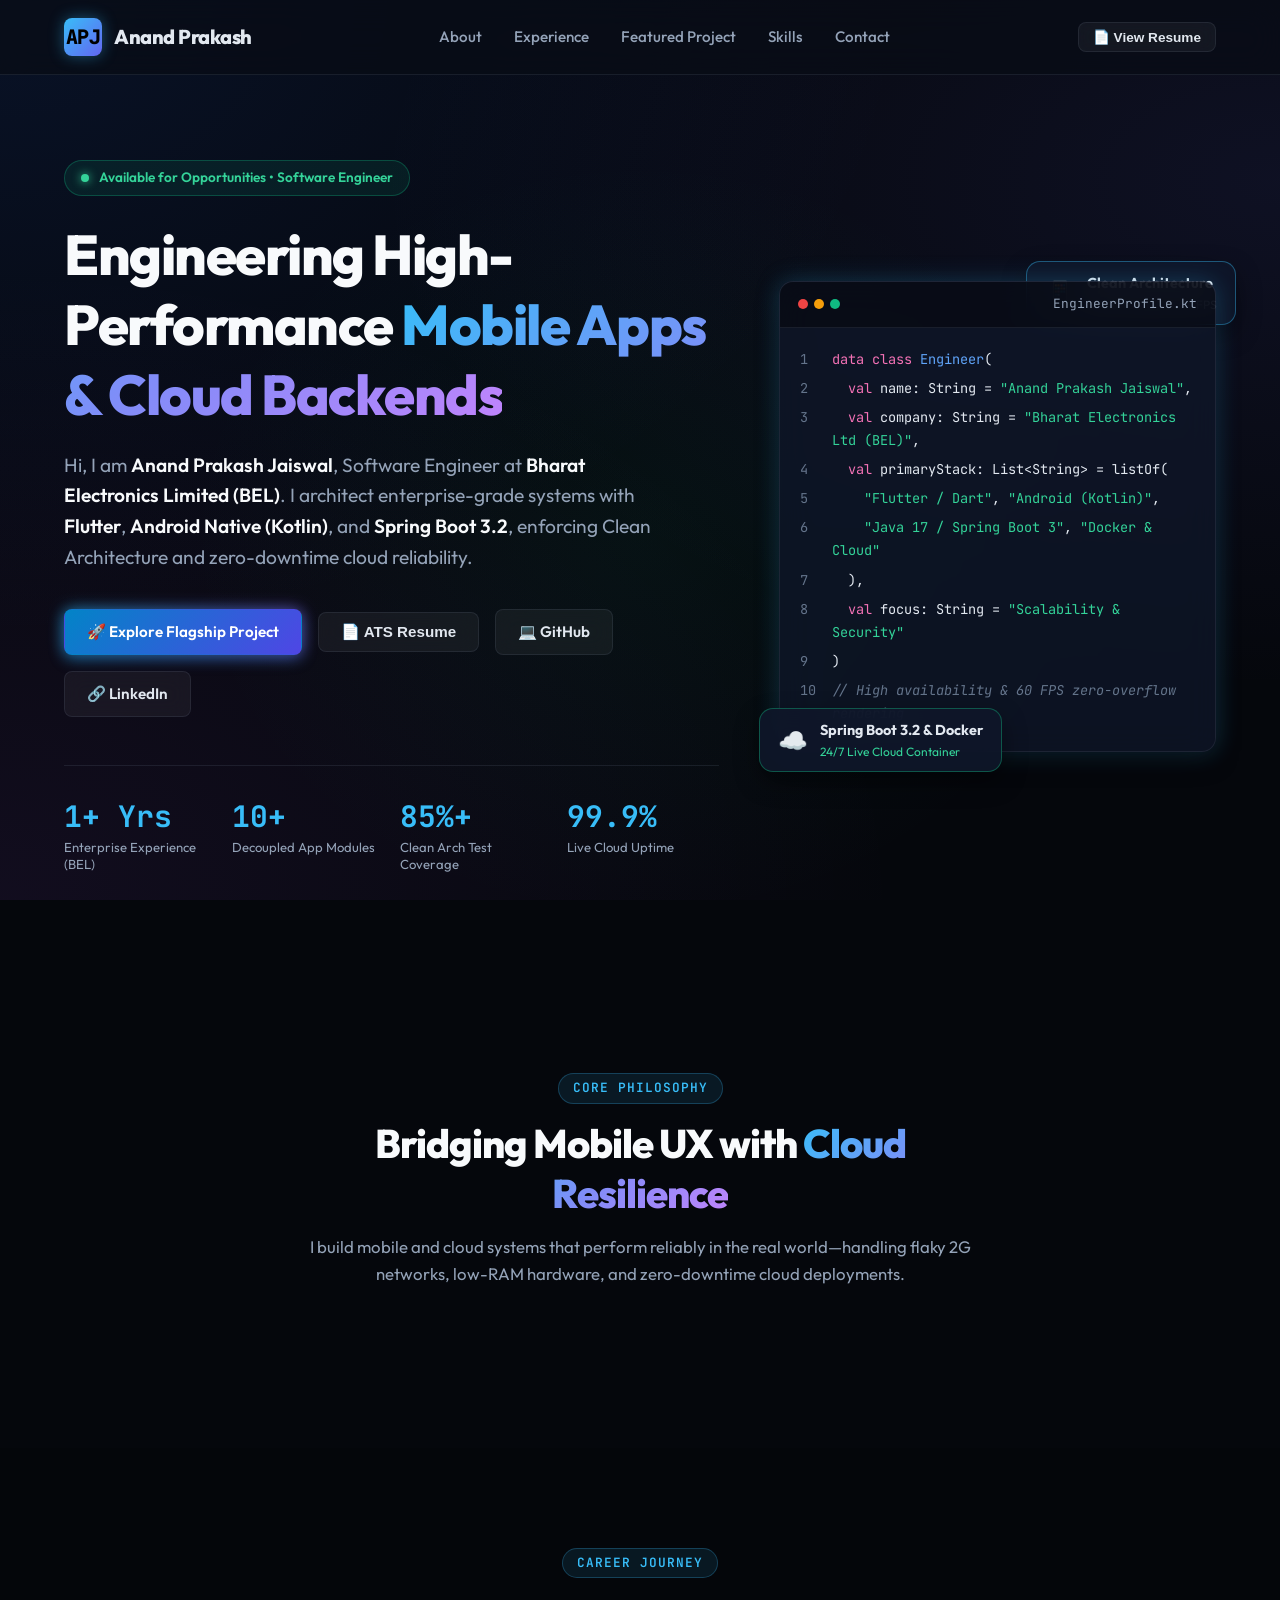
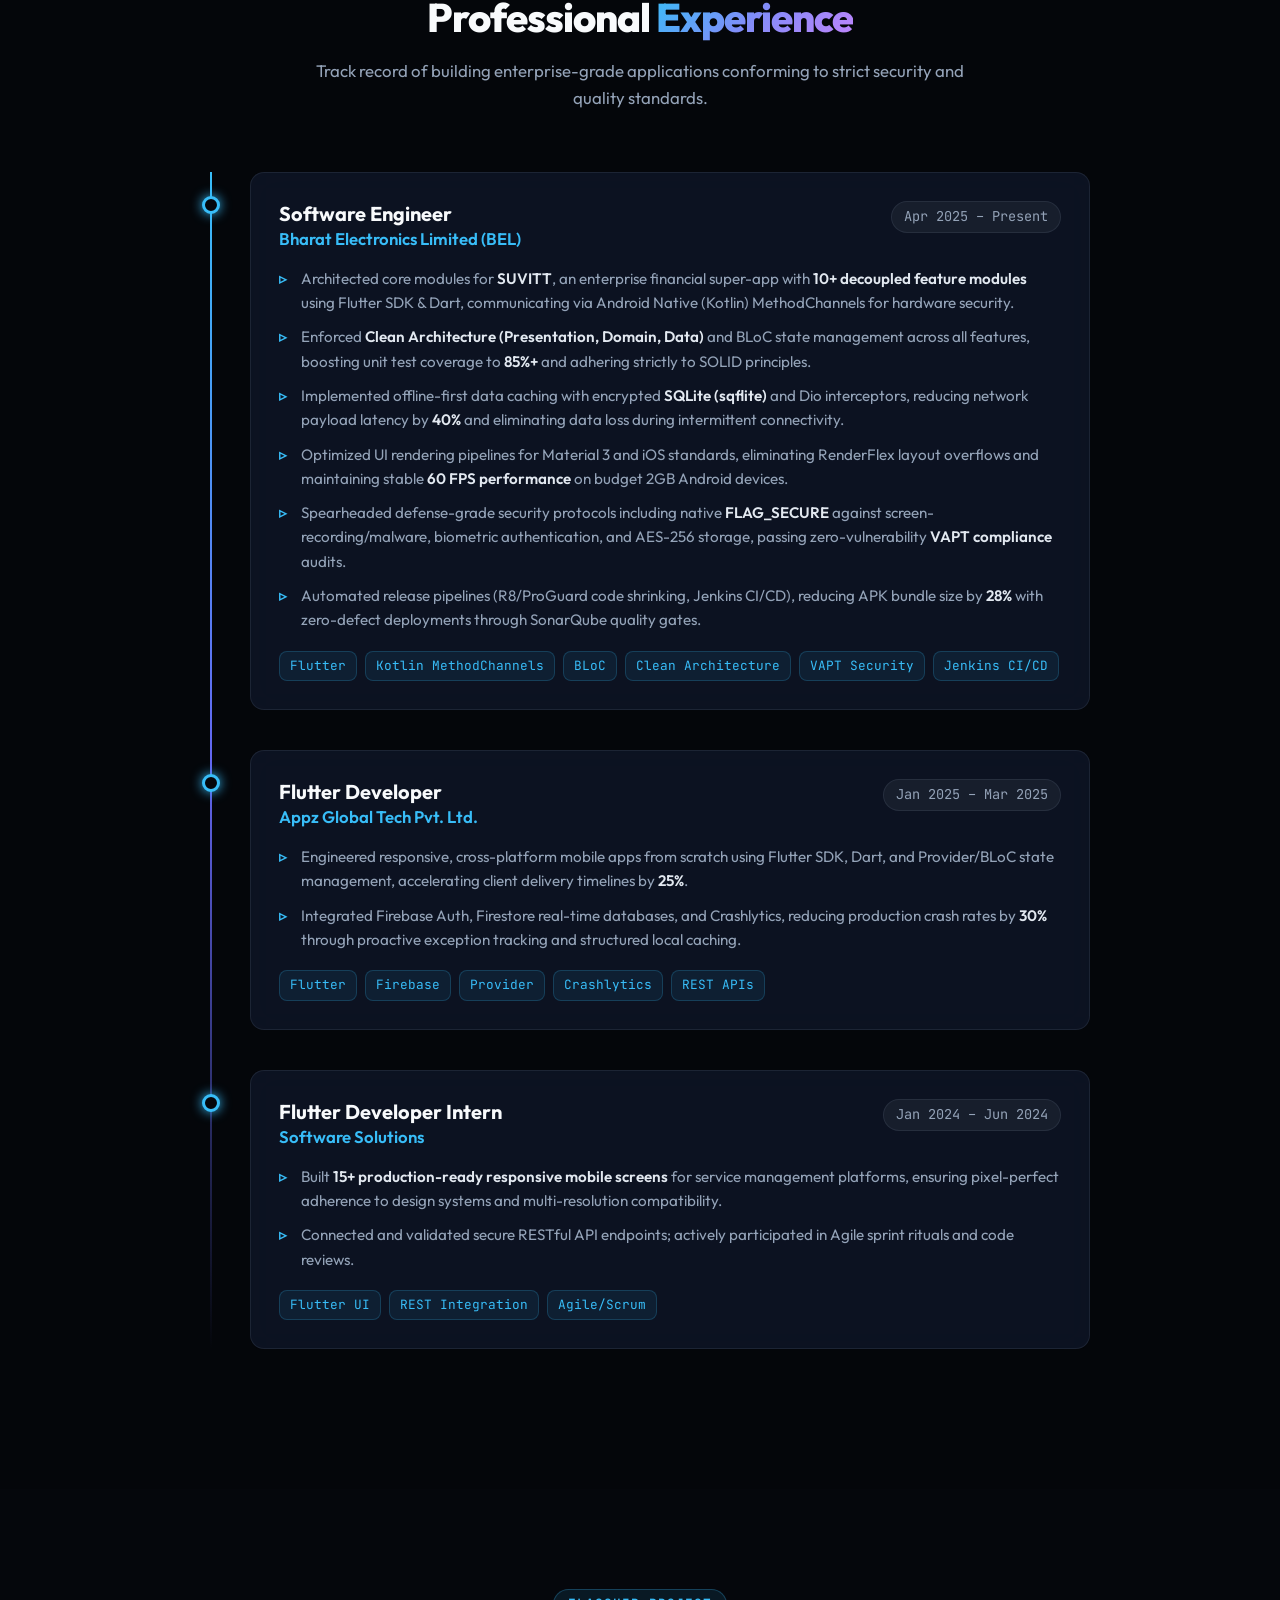
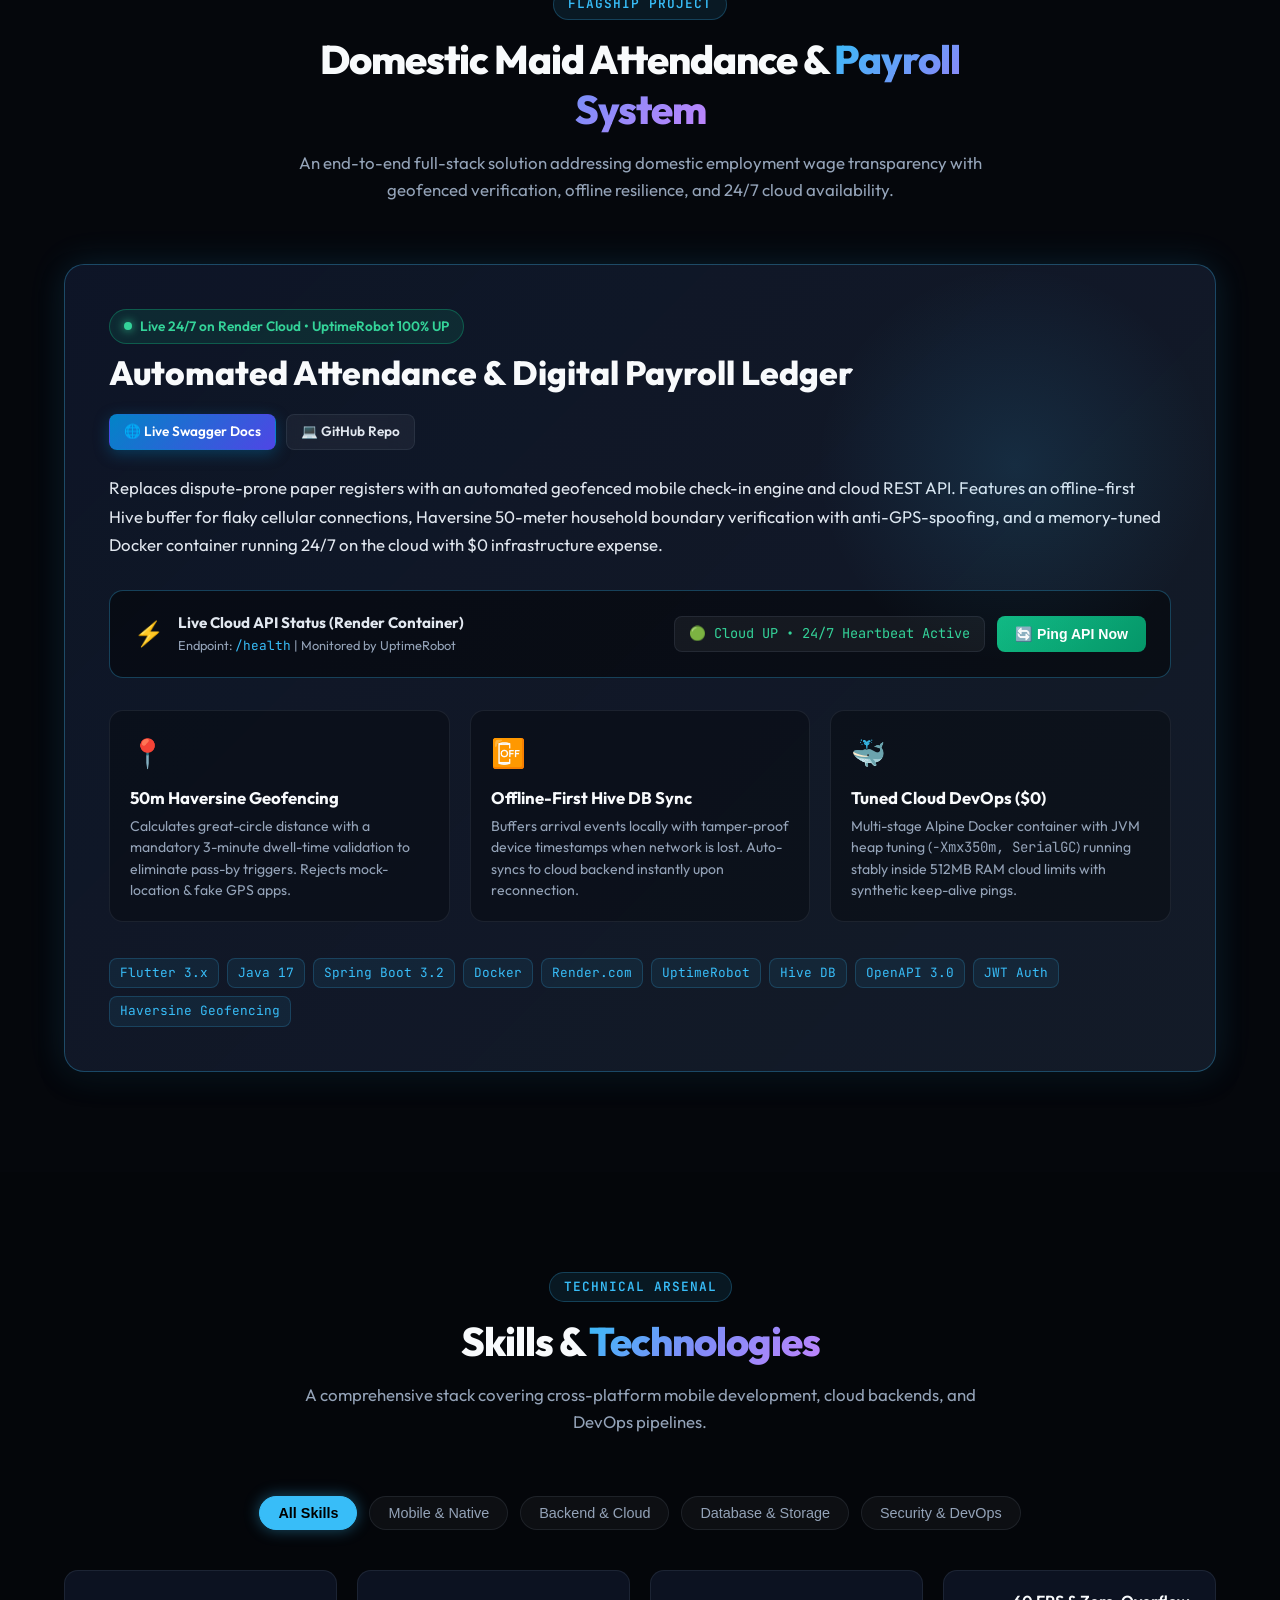
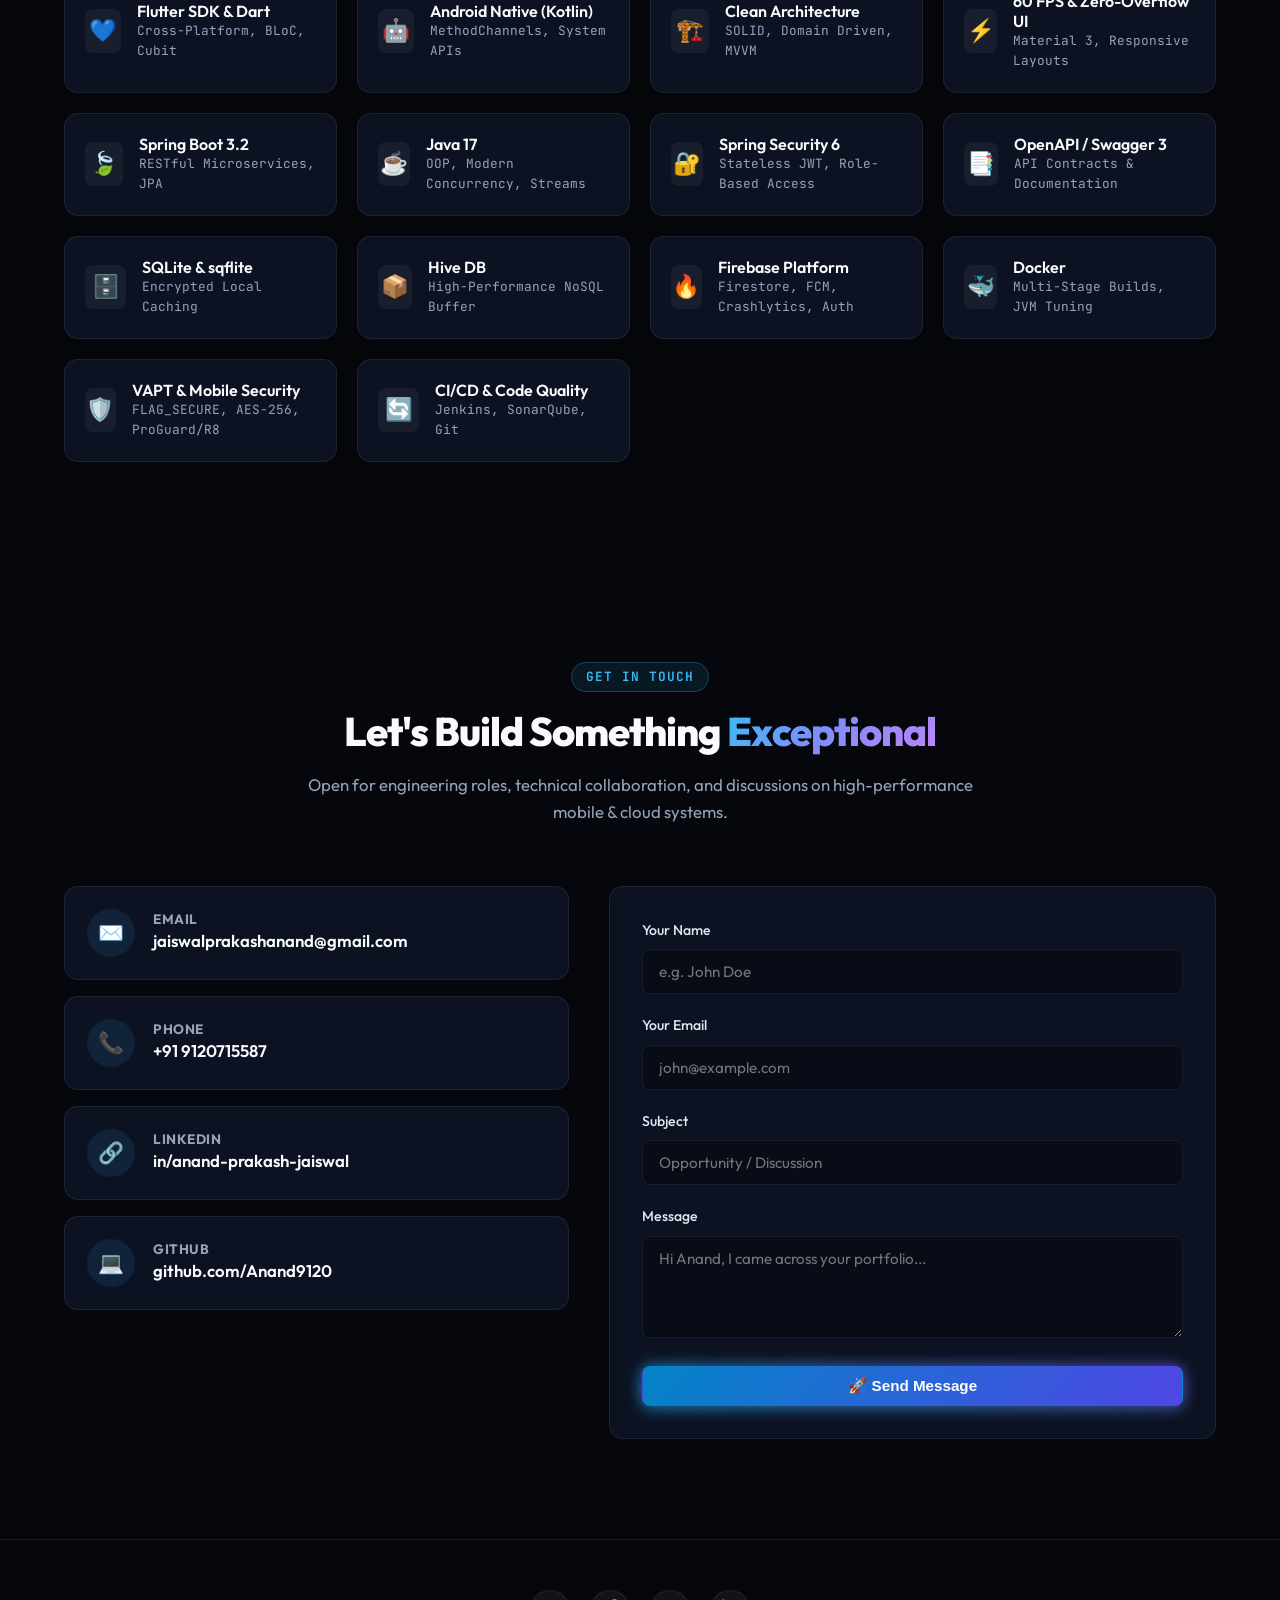
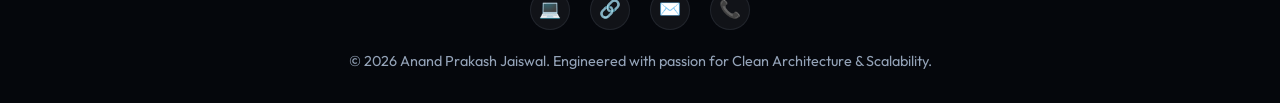
==== index.html @ e490d00d "feat: initial commit for Anand Prakash Jaiswal developer portfolio" ====
<!DOCTYPE html>
<html lang="en">
<head>
  <meta charset="UTF-8">
  <meta name="viewport" content="width=device-width, initial-scale=1.0">
  <title>Anand Prakash Jaiswal | Software Engineer (Flutter, Android & Backend)</title>
  <meta name="description" content="Portfolio of Anand Prakash Jaiswal - Software Engineer at BEL specializing in Flutter, Android Native (Kotlin), Spring Boot 3.2, Clean Architecture, and Cloud Systems.">
  <meta name="keywords" content="Anand Prakash Jaiswal, Flutter Developer, Android Engineer, Spring Boot, Java, Clean Architecture, BLoC, BEL, Software Engineer">
  <meta name="author" content="Anand Prakash Jaiswal">

  <!-- Open Graph -->
  <meta property="og:title" content="Anand Prakash Jaiswal | Software Engineer">
  <meta property="og:description" content="Software Engineer at BEL engineering robust cross-platform mobile apps and cloud systems.">
  <meta property="og:type" content="website">

  <!-- Stylesheet -->
  <link rel="stylesheet" href="css/styles.css">
  <link rel="icon" href="data:image/svg+xml,<svg xmlns=%22http://www.w3.org/2000/svg%22 viewBox=%220 0 100 100%22><text y=%22.9em%22 font-size=%2290%22>⚡</text></svg>">
</head>
<body>

  <!-- Navigation -->
  <nav class="navbar" id="navbar">
    <div class="container nav-container">
      <a href="#hero" class="nav-logo">
        <div class="nav-logo-badge">APJ</div>
        <span>Anand Prakash</span>
      </a>

      <ul class="nav-links" id="navLinks">
        <li><a href="#about" class="nav-link">About</a></li>
        <li><a href="#experience" class="nav-link">Experience</a></li>
        <li><a href="#projects" class="nav-link">Featured Project</a></li>
        <li><a href="#skills" class="nav-link">Skills</a></li>
        <li><a href="#contact" class="nav-link">Contact</a></li>
      </ul>

      <div class="nav-actions">
        <button class="btn btn-secondary btn-sm" id="openResumeBtn">📄 View Resume</button>
        <button class="mobile-toggle" id="mobileToggle" aria-label="Toggle Menu">☰</button>
      </div>
    </div>
  </nav>

  <!-- Hero Section -->
  <section class="hero" id="hero">
    <div class="container">
      <div class="hero-content">
        <div>
          <div class="status-pill">
            <span class="status-dot"></span>
            <span>Available for Opportunities • Software Engineer</span>
          </div>

          <h1 class="hero-title">
            Engineering High-Performance <span class="gradient-text">Mobile Apps & Cloud Backends</span>
          </h1>

          <p class="hero-subtitle">
            Hi, I am <b>Anand Prakash Jaiswal</b>, Software Engineer at <b>Bharat Electronics Limited (BEL)</b>. I architect enterprise-grade systems with <b>Flutter</b>, <b>Android Native (Kotlin)</b>, and <b>Spring Boot 3.2</b>, enforcing Clean Architecture and zero-downtime cloud reliability.
          </p>

          <div class="hero-ctas">
            <a href="#projects" class="btn btn-primary btn-glow">🚀 Explore Flagship Project</a>
            <button class="btn btn-secondary" id="heroResumeBtn">📄 ATS Resume</button>
            <a href="https://github.com/Anand9120" target="_blank" class="btn btn-secondary">💻 GitHub</a>
            <a href="https://linkedin.com/in/anand-prakash-jaiswal" target="_blank" class="btn btn-secondary">🔗 LinkedIn</a>
          </div>

          <div class="hero-stats">
            <div class="stat-item">
              <h3>1+ Yrs</h3>
              <p>Enterprise Experience (BEL)</p>
            </div>
            <div class="stat-item">
              <h3>10+</h3>
              <p>Decoupled App Modules</p>
            </div>
            <div class="stat-item">
              <h3>85%+</h3>
              <p>Clean Arch Test Coverage</p>
            </div>
            <div class="stat-item">
              <h3>99.9%</h3>
              <p>Live Cloud Uptime</p>
            </div>
          </div>
        </div>

        <div class="hero-visual">
          <div class="floating-badge floating-badge-1">
            <span style="font-size: 1.5rem;">📱</span>
            <div>
              <div style="font-weight: 700; font-size: 0.9rem;">Clean Architecture</div>
              <div style="font-size: 0.75rem; color: #94a3b8;">BLoC + SOLID + 60 FPS</div>
            </div>
          </div>

          <div class="terminal-card">
            <div class="terminal-header">
              <div class="terminal-dots">
                <span class="terminal-dot dot-red"></span>
                <span class="terminal-dot dot-yellow"></span>
                <span class="terminal-dot dot-green"></span>
              </div>
              <div class="terminal-title">EngineerProfile.kt</div>
            </div>
            <div class="terminal-body">
              <div class="code-line"><span class="line-num">1</span><span><span class="code-keyword">data class</span> <span class="code-func">Engineer</span>(</span></div>
              <div class="code-line"><span class="line-num">2</span><span>&nbsp;&nbsp;<span class="code-keyword">val</span> name: String = <span class="code-string">"Anand Prakash Jaiswal"</span>,</span></div>
              <div class="code-line"><span class="line-num">3</span><span>&nbsp;&nbsp;<span class="code-keyword">val</span> company: String = <span class="code-string">"Bharat Electronics Ltd (BEL)"</span>,</span></div>
              <div class="code-line"><span class="line-num">4</span><span>&nbsp;&nbsp;<span class="code-keyword">val</span> primaryStack: List&lt;String&gt; = listOf(</span></div>
              <div class="code-line"><span class="line-num">5</span><span>&nbsp;&nbsp;&nbsp;&nbsp;<span class="code-string">"Flutter / Dart"</span>, <span class="code-string">"Android (Kotlin)"</span>,</span></div>
              <div class="code-line"><span class="line-num">6</span><span>&nbsp;&nbsp;&nbsp;&nbsp;<span class="code-string">"Java 17 / Spring Boot 3"</span>, <span class="code-string">"Docker & Cloud"</span></span></div>
              <div class="code-line"><span class="line-num">7</span><span>&nbsp;&nbsp;),</span></div>
              <div class="code-line"><span class="line-num">8</span><span>&nbsp;&nbsp;<span class="code-keyword">val</span> focus: String = <span class="code-string">"Scalability & Security"</span></span></div>
              <div class="code-line"><span class="line-num">9</span><span>)</span></div>
              <div class="code-line"><span class="line-num">10</span><span><span class="code-comment">// High availability & 60 FPS zero-overflow rendering</span></span></div>
            </div>
          </div>

          <div class="floating-badge floating-badge-2">
            <span style="font-size: 1.5rem;">☁️</span>
            <div>
              <div style="font-weight: 700; font-size: 0.9rem;">Spring Boot 3.2 & Docker</div>
              <div style="font-size: 0.75rem; color: #34d399;">24/7 Live Cloud Container</div>
            </div>
          </div>
        </div>
      </div>
    </div>
  </section>

  <!-- About Section -->
  <section class="section" id="about">
    <div class="container">
      <div class="section-header">
        <span class="section-badge">Core Philosophy</span>
        <h2 class="section-title">Bridging Mobile UX with <span class="gradient-text">Cloud Resilience</span></h2>
        <p class="section-desc">
          I build mobile and cloud systems that perform reliably in the real world—handling flaky 2G networks, low-RAM hardware, and zero-downtime cloud deployments.
        </p>
      </div>
    </div>
  </section>

  <!-- Experience Timeline -->
  <section class="section" id="experience" style="background: rgba(0, 0, 0, 0.2);">
    <div class="container">
      <div class="section-header">
        <span class="section-badge">Career Journey</span>
        <h2 class="section-title">Professional <span class="gradient-text">Experience</span></h2>
        <p class="section-desc">Track record of building enterprise-grade applications conforming to strict security and quality standards.</p>
      </div>

      <div class="timeline">
        <!-- BEL -->
        <div class="timeline-item">
          <div class="timeline-dot"></div>
          <div class="timeline-card">
            <div class="timeline-role-row">
              <div>
                <h3 class="timeline-role">Software Engineer</h3>
                <div class="timeline-company">Bharat Electronics Limited (BEL)</div>
              </div>
              <span class="timeline-period">Apr 2025 – Present</span>
            </div>
            <ul class="timeline-points">
              <li>Architected core modules for <b>SUVITT</b>, an enterprise financial super-app with <b>10+ decoupled feature modules</b> using Flutter SDK & Dart, communicating via Android Native (Kotlin) MethodChannels for hardware security.</li>
              <li>Enforced <b>Clean Architecture (Presentation, Domain, Data)</b> and BLoC state management across all features, boosting unit test coverage to <b>85%+</b> and adhering strictly to SOLID principles.</li>
              <li>Implemented offline-first data caching with encrypted <b>SQLite (sqflite)</b> and Dio interceptors, reducing network payload latency by <b>40%</b> and eliminating data loss during intermittent connectivity.</li>
              <li>Optimized UI rendering pipelines for Material 3 and iOS standards, eliminating RenderFlex layout overflows and maintaining stable <b>60 FPS performance</b> on budget 2GB Android devices.</li>
              <li>Spearheaded defense-grade security protocols including native <b>FLAG_SECURE</b> against screen-recording/malware, biometric authentication, and AES-256 storage, passing zero-vulnerability <b>VAPT compliance</b> audits.</li>
              <li>Automated release pipelines (R8/ProGuard code shrinking, Jenkins CI/CD), reducing APK bundle size by <b>28%</b> with zero-defect deployments through SonarQube quality gates.</li>
            </ul>
            <div class="tag-list">
              <span class="tag">Flutter</span>
              <span class="tag">Kotlin MethodChannels</span>
              <span class="tag">BLoC</span>
              <span class="tag">Clean Architecture</span>
              <span class="tag">VAPT Security</span>
              <span class="tag">Jenkins CI/CD</span>
            </div>
          </div>
        </div>

        <!-- Appz Global -->
        <div class="timeline-item">
          <div class="timeline-dot"></div>
          <div class="timeline-card">
            <div class="timeline-role-row">
              <div>
                <h3 class="timeline-role">Flutter Developer</h3>
                <div class="timeline-company">Appz Global Tech Pvt. Ltd.</div>
              </div>
              <span class="timeline-period">Jan 2025 – Mar 2025</span>
            </div>
            <ul class="timeline-points">
              <li>Engineered responsive, cross-platform mobile apps from scratch using Flutter SDK, Dart, and Provider/BLoC state management, accelerating client delivery timelines by <b>25%</b>.</li>
              <li>Integrated Firebase Auth, Firestore real-time databases, and Crashlytics, reducing production crash rates by <b>30%</b> through proactive exception tracking and structured local caching.</li>
            </ul>
            <div class="tag-list">
              <span class="tag">Flutter</span>
              <span class="tag">Firebase</span>
              <span class="tag">Provider</span>
              <span class="tag">Crashlytics</span>
              <span class="tag">REST APIs</span>
            </div>
          </div>
        </div>

        <!-- Software Solutions Intern -->
        <div class="timeline-item">
          <div class="timeline-dot"></div>
          <div class="timeline-card">
            <div class="timeline-role-row">
              <div>
                <h3 class="timeline-role">Flutter Developer Intern</h3>
                <div class="timeline-company">Software Solutions</div>
              </div>
              <span class="timeline-period">Jan 2024 – Jun 2024</span>
            </div>
            <ul class="timeline-points">
              <li>Built <b>15+ production-ready responsive mobile screens</b> for service management platforms, ensuring pixel-perfect adherence to design systems and multi-resolution compatibility.</li>
              <li>Connected and validated secure RESTful API endpoints; actively participated in Agile sprint rituals and code reviews.</li>
            </ul>
            <div class="tag-list">
              <span class="tag">Flutter UI</span>
              <span class="tag">REST Integration</span>
              <span class="tag">Agile/Scrum</span>
            </div>
          </div>
        </div>
      </div>
    </div>
  </section>

  <!-- Featured Project Showcase -->
  <section class="section" id="projects">
    <div class="container">
      <div class="section-header">
        <span class="section-badge">Flagship Project</span>
        <h2 class="section-title">Domestic Maid Attendance & <span class="gradient-text">Payroll System</span></h2>
        <p class="section-desc">An end-to-end full-stack solution addressing domestic employment wage transparency with geofenced verification, offline resilience, and 24/7 cloud availability.</p>
      </div>

      <div class="flagship-card">
        <div class="flagship-header">
          <div>
            <div class="flagship-badge">
              <span class="status-dot"></span>
              <span>Live 24/7 on Render Cloud • UptimeRobot 100% UP</span>
            </div>
            <h3 class="flagship-title">Automated Attendance & Digital Payroll Ledger</h3>
          </div>
          <div style="display: flex; gap: 10px; flex-wrap: wrap;">
            <a href="https://domestic-maid-attendance-backend.onrender.com/swagger-ui.html" target="_blank" class="btn btn-primary btn-sm">🌐 Live Swagger Docs</a>
            <a href="https://github.com/Anand9120/domestic-maid-attendance" target="_blank" class="btn btn-secondary btn-sm">💻 GitHub Repo</a>
          </div>
        </div>

        <p class="flagship-desc">
          Replaces dispute-prone paper registers with an automated geofenced mobile check-in engine and cloud REST API. Features an offline-first Hive buffer for flaky cellular connections, Haversine 50-meter household boundary verification with anti-GPS-spoofing, and a memory-tuned Docker container running 24/7 on the cloud with $0 infrastructure expense.
        </p>

        <!-- Real-Time Interactive API Ping Tester -->
        <div class="live-api-tester">
          <div class="api-tester-info">
            <span style="font-size: 1.5rem;">⚡</span>
            <div>
              <div style="font-weight: 700; font-size: 0.95rem;">Live Cloud API Status (Render Container)</div>
              <div style="font-size: 0.8rem; color: #94a3b8;">Endpoint: <code class="mono" style="color: #38bdf8;">/health</code> | Monitored by UptimeRobot</div>
            </div>
          </div>
          <div style="display: flex; align-items: center; gap: 12px;">
            <div class="api-result-badge" id="apiResultBadge">Checking status...</div>
            <button class="api-ping-btn" id="pingApiBtn">🔄 Ping API Now</button>
          </div>
        </div>

        <div class="flagship-grid">
          <div class="feature-box">
            <span class="feature-icon">📍</span>
            <h4 class="feature-title">50m Haversine Geofencing</h4>
            <p class="feature-text">
              Calculates great-circle distance with a mandatory 3-minute dwell-time validation to eliminate pass-by triggers. Rejects mock-location & fake GPS apps.
            </p>
          </div>

          <div class="feature-box">
            <span class="feature-icon">📴</span>
            <h4 class="feature-title">Offline-First Hive DB Sync</h4>
            <p class="feature-text">
              Buffers arrival events locally with tamper-proof device timestamps when network is lost. Auto-syncs to cloud backend instantly upon reconnection.
            </p>
          </div>

          <div class="feature-box">
            <span class="feature-icon">🐳</span>
            <h4 class="feature-title">Tuned Cloud DevOps ($0)</h4>
            <p class="feature-text">
              Multi-stage Alpine Docker container with JVM heap tuning (<code class="mono">-Xmx350m, SerialGC</code>) running stably inside 512MB RAM cloud limits with synthetic keep-alive pings.
            </p>
          </div>
        </div>

        <div class="tag-list">
          <span class="tag">Flutter 3.x</span>
          <span class="tag">Java 17</span>
          <span class="tag">Spring Boot 3.2</span>
          <span class="tag">Docker</span>
          <span class="tag">Render.com</span>
          <span class="tag">UptimeRobot</span>
          <span class="tag">Hive DB</span>
          <span class="tag">OpenAPI 3.0</span>
          <span class="tag">JWT Auth</span>
          <span class="tag">Haversine Geofencing</span>
        </div>
      </div>
    </div>
  </section>

  <!-- Skills Matrix -->
  <section class="section" id="skills" style="background: rgba(0, 0, 0, 0.2);">
    <div class="container">
      <div class="section-header">
        <span class="section-badge">Technical Arsenal</span>
        <h2 class="section-title">Skills & <span class="gradient-text">Technologies</span></h2>
        <p class="section-desc">A comprehensive stack covering cross-platform mobile development, cloud backends, and DevOps pipelines.</p>
      </div>

      <div class="skills-filter">
        <button class="filter-btn active" data-category="all">All Skills</button>
        <button class="filter-btn" data-category="mobile">Mobile & Native</button>
        <button class="filter-btn" data-category="backend">Backend & Cloud</button>
        <button class="filter-btn" data-category="storage">Database & Storage</button>
        <button class="filter-btn" data-category="devops">Security & DevOps</button>
      </div>

      <div class="skills-grid">
        <!-- Mobile -->
        <div class="skill-card" data-category="mobile">
          <div class="skill-icon">💙</div>
          <div class="skill-info">
            <h4>Flutter SDK & Dart</h4>
            <p>Cross-Platform, BLoC, Cubit</p>
          </div>
        </div>

        <div class="skill-card" data-category="mobile">
          <div class="skill-icon">🤖</div>
          <div class="skill-info">
            <h4>Android Native (Kotlin)</h4>
            <p>MethodChannels, System APIs</p>
          </div>
        </div>

        <div class="skill-card" data-category="mobile">
          <div class="skill-icon">🏗️</div>
          <div class="skill-info">
            <h4>Clean Architecture</h4>
            <p>SOLID, Domain Driven, MVVM</p>
          </div>
        </div>

        <div class="skill-card" data-category="mobile">
          <div class="skill-icon">⚡</div>
          <div class="skill-info">
            <h4>60 FPS & Zero-Overflow UI</h4>
            <p>Material 3, Responsive Layouts</p>
          </div>
        </div>

        <!-- Backend -->
        <div class="skill-card" data-category="backend">
          <div class="skill-icon">🍃</div>
          <div class="skill-info">
            <h4>Spring Boot 3.2</h4>
            <p>RESTful Microservices, JPA</p>
          </div>
        </div>

        <div class="skill-card" data-category="backend">
          <div class="skill-icon">☕</div>
          <div class="skill-info">
            <h4>Java 17</h4>
            <p>OOP, Modern Concurrency, Streams</p>
          </div>
        </div>

        <div class="skill-card" data-category="backend">
          <div class="skill-icon">🔐</div>
          <div class="skill-info">
            <h4>Spring Security 6</h4>
            <p>Stateless JWT, Role-Based Access</p>
          </div>
        </div>

        <div class="skill-card" data-category="backend">
          <div class="skill-icon">📑</div>
          <div class="skill-info">
            <h4>OpenAPI / Swagger 3</h4>
            <p>API Contracts & Documentation</p>
          </div>
        </div>

        <!-- Storage -->
        <div class="skill-card" data-category="storage">
          <div class="skill-icon">🗄️</div>
          <div class="skill-info">
            <h4>SQLite & sqflite</h4>
            <p>Encrypted Local Caching</p>
          </div>
        </div>

        <div class="skill-card" data-category="storage">
          <div class="skill-icon">📦</div>
          <div class="skill-info">
            <h4>Hive DB</h4>
            <p>High-Performance NoSQL Buffer</p>
          </div>
        </div>

        <div class="skill-card" data-category="storage">
          <div class="skill-icon">🔥</div>
          <div class="skill-info">
            <h4>Firebase Platform</h4>
            <p>Firestore, FCM, Crashlytics, Auth</p>
          </div>
        </div>

        <!-- DevOps & Security -->
        <div class="skill-card" data-category="devops">
          <div class="skill-icon">🐳</div>
          <div class="skill-info">
            <h4>Docker</h4>
            <p>Multi-Stage Builds, JVM Tuning</p>
          </div>
        </div>

        <div class="skill-card" data-category="devops">
          <div class="skill-icon">🛡️</div>
          <div class="skill-info">
            <h4>VAPT & Mobile Security</h4>
            <p>FLAG_SECURE, AES-256, ProGuard/R8</p>
          </div>
        </div>

        <div class="skill-card" data-category="devops">
          <div class="skill-icon">🔄</div>
          <div class="skill-info">
            <h4>CI/CD & Code Quality</h4>
            <p>Jenkins, SonarQube, Git</p>
          </div>
        </div>
      </div>
    </div>
  </section>

  <!-- Contact Section -->
  <section class="section" id="contact">
    <div class="container">
      <div class="section-header">
        <span class="section-badge">Get In Touch</span>
        <h2 class="section-title">Let's Build Something <span class="gradient-text">Exceptional</span></h2>
        <p class="section-desc">Open for engineering roles, technical collaboration, and discussions on high-performance mobile & cloud systems.</p>
      </div>

      <div class="contact-grid">
        <div class="contact-cards">
          <a href="mailto:jaiswalprakashanand@gmail.com" class="contact-card">
            <div class="contact-card-icon">✉️</div>
            <div class="contact-card-info">
              <h4>Email</h4>
              <p>jaiswalprakashanand@gmail.com</p>
            </div>
          </a>

          <a href="tel:+919120715587" class="contact-card">
            <div class="contact-card-icon">📞</div>
            <div class="contact-card-info">
              <h4>Phone</h4>
              <p>+91 9120715587</p>
            </div>
          </a>

          <a href="https://linkedin.com/in/anand-prakash-jaiswal" target="_blank" class="contact-card">
            <div class="contact-card-icon">🔗</div>
            <div class="contact-card-info">
              <h4>LinkedIn</h4>
              <p>in/anand-prakash-jaiswal</p>
            </div>
          </a>

          <a href="https://github.com/Anand9120" target="_blank" class="contact-card">
            <div class="contact-card-icon">💻</div>
            <div class="contact-card-info">
              <h4>GitHub</h4>
              <p>github.com/Anand9120</p>
            </div>
          </a>
        </div>

        <div class="contact-form">
          <form id="contactForm">
            <div class="form-group">
              <label class="form-label" for="formName">Your Name</label>
              <input type="text" id="formName" class="form-control" placeholder="e.g. John Doe" required>
            </div>

            <div class="form-group">
              <label class="form-label" for="formEmail">Your Email</label>
              <input type="email" id="formEmail" class="form-control" placeholder="john@example.com" required>
            </div>

            <div class="form-group">
              <label class="form-label" for="formSubject">Subject</label>
              <input type="text" id="formSubject" class="form-control" placeholder="Opportunity / Discussion" required>
            </div>

            <div class="form-group">
              <label class="form-label" for="formMessage">Message</label>
              <textarea id="formMessage" class="form-control" rows="4" placeholder="Hi Anand, I came across your portfolio..." required></textarea>
            </div>

            <button type="submit" class="btn btn-primary btn-glow" style="width: 100%;">🚀 Send Message</button>
          </form>
        </div>
      </div>
    </div>
  </section>

  <!-- Resume Modal -->
  <div class="modal-overlay" id="resumeModal">
    <div class="modal-container">
      <div class="modal-header">
        <div style="display: flex; align-items: center; gap: 10px;">
          <span style="font-size: 1.2rem;">📄</span>
          <h3 style="font-size: 1.1rem; color: #fff;">ATS-Optimized Resume • Anand Prakash Jaiswal</h3>
        </div>
        <div style="display: flex; gap: 10px; align-items: center;">
          <button class="btn btn-secondary btn-sm" id="copyResumeBtn">📋 Copy Clean Text</button>
          <button class="modal-close" id="closeResumeBtn">&times;</button>
        </div>
      </div>
      <div class="modal-body" id="resumeContentText">ANAND PRAKASH JAISWAL
Software Engineer – Flutter, Android Native & Backend Systems
India | +91 9120715587 | jaiswalprakashanand@gmail.com
LinkedIn: linkedin.com/in/anand-prakash-jaiswal | GitHub: github.com/Anand9120

================================================================================
PROFESSIONAL SUMMARY
================================================================================
Software Engineer with 1+ year of production experience engineering enterprise-grade, high-performance mobile applications and cloud-backed microservices. Proven expertise at Bharat Electronics Limited (BEL) building secure financial systems with Clean Architecture, BLoC/Provider, and Kotlin native MethodChannels. Strong background in offline-first data caching, mobile security (VAPT, FLAG_SECURE, AES-256), 24/7 cloud deployments (Docker, Spring Boot, Render), and high-reliability REST API integrations.

================================================================================
TECHNICAL SKILLS
================================================================================
• Languages: Dart, Kotlin, Java 17, SQL, Bash
• Mobile Frameworks: Flutter SDK, Android Native (Kotlin/Java), iOS Cupertino Standards
• Architecture & State: Clean Architecture, BLoC/Cubit, Provider, SOLID Principles, MVVM, Dependency Injection (get_it)
• Backend & Cloud: Spring Boot 3.2, Spring Security 6, RESTful APIs, OpenAPI/Swagger, Docker, Render, UptimeRobot, JWT
• Databases & Storage: SQLite (sqflite), Hive DB (NoSQL), H2, MySQL, Firebase Firestore, FlutterSecureStorage (AES-256)
• Mobile Security & VAPT: FLAG_SECURE, Biometric Auth, ProGuard/R8, SSL Pinning, Token Refresh Interceptors (Dio)
• DevOps & Tooling: Git, GitHub, Jenkins CI/CD, SonarQube, Postman, Google Play Console

================================================================================
PROFESSIONAL EXPERIENCE
================================================================================
Bharat Electronics Limited (BEL)                                     Apr 2025 – Present
Software Engineer | Ghaziabad, India
• Architected core modules for SUVITT, an enterprise financial super-app with 10+ decoupled modules using Flutter SDK & Dart, communicating via Android Native (Kotlin) MethodChannels for hardware security.
• Enforced Clean Architecture (Presentation, Domain, Data) and BLoC state management across all features, boosting unit test coverage to 85%+ and ensuring strict adherence to SOLID principles.
• Implemented offline-first data synchronization with encrypted SQLite (sqflite) and Dio interceptors, reducing network payload latency by 40% and eliminating data loss during intermittent connectivity.
• Optimized UI rendering pipelines for Material 3 and iOS standards, eliminating RenderFlex layout overflows and maintaining stable 60 FPS performance on budget 2GB Android devices.
• Spearheaded defense-grade security protocols including native FLAG_SECURE against screen-recording/malware, biometric authentication, and AES-256 storage, passing zero-vulnerability VAPT compliance audits.
• Automated release build pipelines (R8/ProGuard code shrinking, Jenkins CI/CD), reducing APK bundle size by 28% and ensuring zero-defect deployments through SonarQube quality gates.

Appz Global Tech Pvt. Ltd.                                          Jan 2025 – Mar 2025
Flutter Developer | India
• Developed cross-platform mobile applications from scratch using Flutter SDK, Dart, and Provider/BLoC state management, accelerating client feature delivery timelines by 25%.
• Integrated Firebase Auth, Firestore real-time databases, and Crashlytics, reducing production crash rates by 30% through proactive exception tracking and structured local SQLite caching.

Software Solutions                                                  Jan 2024 – Jun 2024
Flutter Developer Intern | India
• Built 15+ production-ready responsive mobile screens for service management platforms, ensuring pixel-perfect adherence to design systems and multi-resolution device compatibility.
• Connected and validated secure RESTful API endpoints; actively collaborated in Agile sprint rituals and code reviews.

================================================================================
FEATURED PROJECTS (Full-Stack & Mobile)
================================================================================
Domestic Maid Attendance & Transparent Payroll System (Full-Stack)
Tech Stack: Flutter (BLoC), Java 17, Spring Boot 3.2, Docker, Render Cloud, UptimeRobot, Hive DB
Live Demo / API: https://domestic-maid-attendance-backend.onrender.com/swagger-ui.html
GitHub: https://github.com/Anand9120/domestic-maid-attendance
• Engineered an end-to-end attendance & payroll tracking platform with Flutter Clean Architecture client and a containerized Spring Boot 3.2 REST API.
• Designed a 50-meter Haversine geofence engine with 3-minute dwell-time verification and anti-mock-location hardware checks to prevent fraudulent check-ins.
• Built an offline-first resilient event queue using Hive DB, buffering attendance events locally during zero-network conditions and auto-syncing upon reconnect.
• Packaged backend using multi-stage Docker builds; optimized JVM heap (-Xmx350m, SerialGC) to operate reliably under strict 512MB RAM cloud limits on Render.
• Integrated automated synthetic keep-alive health checks via UptimeRobot, achieving 99.9% uptime at $0 infrastructure cost with zero cold-start delay.

================================================================================
EDUCATION
================================================================================
B.Tech in Computer Science & Engineering                           2020 – 2024
NITRA Technical Campus, Ghaziabad | CGPA: 7.98 / 10.0
      </div>
    </div>
  </div>

  <!-- Footer -->
  <footer class="footer">
    <div class="container">
      <div class="footer-socials">
        <a href="https://github.com/Anand9120" target="_blank" class="footer-social-link" title="GitHub">💻</a>
        <a href="https://linkedin.com/in/anand-prakash-jaiswal" target="_blank" class="footer-social-link" title="LinkedIn">🔗</a>
        <a href="mailto:jaiswalprakashanand@gmail.com" class="footer-social-link" title="Email">✉️</a>
        <a href="tel:+919120715587" class="footer-social-link" title="Phone">📞</a>
      </div>
      <p>© 2026 Anand Prakash Jaiswal. Engineered with passion for Clean Architecture & Scalability.</p>
    </div>
  </footer>

  <script src="js/main.js"></script>
</body>
</html>
---- css/styles.css ----
/* ==========================================================================
   Anand Prakash Jaiswal - Portfolio Design System
   Modern Dark Glassmorphism, Neon Accents, Fluid Responsive Typography
   ========================================================================== */

@import url("https://fonts.googleapis.com/css2?family=JetBrains+Mono:wght@400;500;600;700&family=Outfit:wght@300;400;500;600;700;800;900&display=swap");

:root {
  --bg-darkest: #05070c;
  --bg-primary: #090d16;
  --bg-card: rgba(15, 23, 42, 0.75);
  --bg-card-hover: rgba(24, 34, 58, 0.85);
  --bg-glass: rgba(15, 23, 42, 0.65);
  
  --border-subtle: rgba(148, 163, 184, 0.12);
  --border-glow: rgba(56, 189, 248, 0.4);
  --border-active: #38bdf8;

  --accent-cyan: #38bdf8;
  --accent-blue: #2563eb;
  --accent-indigo: #6366f1;
  --accent-purple: #a855f7;
  --accent-emerald: #10b981;
  --accent-amber: #f59e0b;

  --text-white: #f8fafc;
  --text-light: #e2e8f0;
  --text-muted: #94a3b8;
  --text-dim: #64748b;

  --font-main: "Outfit", -apple-system, BlinkMacSystemFont, "Segoe UI", Roboto, sans-serif;
  --font-mono: "JetBrains Mono", monospace;

  --radius-sm: 8px;
  --radius-md: 14px;
  --radius-lg: 20px;
  --radius-full: 9999px;

  --shadow-card: 0 10px 30px -10px rgba(0, 0, 0, 0.5);
  --shadow-glow: 0 0 25px rgba(56, 189, 248, 0.25);
  --shadow-glow-purple: 0 0 25px rgba(168, 85, 247, 0.25);

  --transition-fast: 0.2s cubic-bezier(0.4, 0, 0.2, 1);
  --transition-normal: 0.3s cubic-bezier(0.4, 0, 0.2, 1);
  --transition-slow: 0.5s cubic-bezier(0.4, 0, 0.2, 1);
}

/* Reset & Global */
*, *::before, *::after {
  box-sizing: border-box;
  margin: 0;
  padding: 0;
}

html {
  scroll-behavior: smooth;
  font-size: 16px;
}

body {
  font-family: var(--font-main);
  background-color: var(--bg-darkest);
  color: var(--text-light);
  line-height: 1.6;
  overflow-x: hidden;
  background-image: 
    radial-gradient(at 0% 0%, rgba(37, 99, 235, 0.12) 0px, transparent 50%),
    radial-gradient(at 100% 20%, rgba(99, 102, 241, 0.1) 0px, transparent 50%),
    radial-gradient(at 50% 60%, rgba(16, 185, 129, 0.06) 0px, transparent 50%),
    radial-gradient(at 0% 100%, rgba(168, 85, 247, 0.08) 0px, transparent 50%);
  background-attachment: fixed;
  min-height: 100vh;
}

/* Scrollbar */
::-webkit-scrollbar {
  width: 8px;
}
::-webkit-scrollbar-track {
  background: var(--bg-darkest);
}
::-webkit-scrollbar-thumb {
  background: rgba(148, 163, 184, 0.25);
  border-radius: 4px;
}
::-webkit-scrollbar-thumb:hover {
  background: var(--accent-cyan);
}

/* Typography Helpers */
h1, h2, h3, h4, h5, h6 {
  color: var(--text-white);
  font-weight: 700;
  line-height: 1.25;
}

a {
  color: inherit;
  text-decoration: none;
  transition: var(--transition-fast);
}

.mono {
  font-family: var(--font-mono);
}

.gradient-text {
  background: linear-gradient(135deg, #38bdf8 0%, #818cf8 50%, #c084fc 100%);
  -webkit-background-clip: text;
  -webkit-text-fill-color: transparent;
}

.gradient-text-emerald {
  background: linear-gradient(135deg, #34d399 0%, #38bdf8 100%);
  -webkit-background-clip: text;
  -webkit-text-fill-color: transparent;
}

.container {
  max-width: 1200px;
  margin: 0 auto;
  padding: 0 24px;
}

/* Navbar */
.navbar {
  position: fixed;
  top: 0;
  left: 0;
  right: 0;
  z-index: 1000;
  backdrop-filter: blur(16px);
  -webkit-backdrop-filter: blur(16px);
  background: rgba(9, 13, 22, 0.75);
  border-bottom: 1px solid var(--border-subtle);
  transition: var(--transition-normal);
}

.nav-container {
  display: flex;
  align-items: center;
  justify-content: space-between;
  height: 74px;
}

.nav-logo {
  display: flex;
  align-items: center;
  gap: 12px;
  font-size: 1.25rem;
  font-weight: 800;
  letter-spacing: -0.5px;
}

.nav-logo-badge {
  width: 38px;
  height: 38px;
  background: linear-gradient(135deg, var(--accent-cyan), var(--accent-indigo));
  color: #000;
  display: flex;
  align-items: center;
  justify-content: center;
  border-radius: var(--radius-sm);
  font-weight: 900;
  font-family: var(--font-mono);
  box-shadow: 0 0 15px rgba(56, 189, 248, 0.4);
}

.nav-links {
  display: flex;
  align-items: center;
  gap: 32px;
  list-style: none;
}

.nav-link {
  font-size: 0.95rem;
  font-weight: 500;
  color: var(--text-muted);
  position: relative;
  padding: 6px 0;
}

.nav-link:hover, .nav-link.active {
  color: var(--text-white);
}

.nav-link.active::after {
  content: "";
  position: absolute;
  bottom: 0;
  left: 0;
  width: 100%;
  height: 2px;
  background: var(--accent-cyan);
  border-radius: 2px;
  box-shadow: 0 0 8px var(--accent-cyan);
}

.nav-actions {
  display: flex;
  align-items: center;
  gap: 16px;
}

.btn {
  display: inline-flex;
  align-items: center;
  justify-content: center;
  gap: 8px;
  padding: 10px 22px;
  border-radius: var(--radius-sm);
  font-weight: 600;
  font-size: 0.95rem;
  cursor: pointer;
  transition: var(--transition-normal);
  border: 1px solid transparent;
}

.btn-primary {
  background: linear-gradient(135deg, #0284c7, #4f46e5);
  color: #fff;
  box-shadow: 0 4px 15px rgba(2, 132, 199, 0.35);
}

.btn-primary:hover {
  transform: translateY(-2px);
  box-shadow: 0 6px 22px rgba(2, 132, 199, 0.55);
}

.btn-secondary {
  background: rgba(255, 255, 255, 0.05);
  color: var(--text-light);
  border: 1px solid var(--border-subtle);
  backdrop-filter: blur(10px);
}

.btn-secondary:hover {
  background: rgba(255, 255, 255, 0.1);
  border-color: var(--accent-cyan);
  color: #fff;
  transform: translateY(-2px);
}

.btn-sm {
  padding: 6px 14px;
  font-size: 0.85rem;
}

.btn-glow {
  position: relative;
}
.btn-glow::before {
  content: "";
  position: absolute;
  inset: -1px;
  background: linear-gradient(135deg, var(--accent-cyan), var(--accent-purple));
  border-radius: inherit;
  z-index: -1;
  opacity: 0.6;
  filter: blur(8px);
  transition: var(--transition-normal);
}
.btn-glow:hover::before {
  opacity: 1;
  filter: blur(12px);
}

.mobile-toggle {
  display: none;
  background: transparent;
  border: none;
  color: var(--text-white);
  font-size: 1.5rem;
  cursor: pointer;
}

/* Hero Section */
.hero {
  padding: 160px 0 100px;
  position: relative;
}

.hero-content {
  display: grid;
  grid-template-columns: 1.2fr 0.8fr;
  gap: 60px;
  align-items: center;
}

.status-pill {
  display: inline-flex;
  align-items: center;
  gap: 10px;
  padding: 6px 16px;
  background: rgba(16, 185, 129, 0.1);
  border: 1px solid rgba(16, 185, 129, 0.3);
  border-radius: var(--radius-full);
  font-size: 0.85rem;
  font-weight: 600;
  color: #34d399;
  margin-bottom: 24px;
}

.status-dot {
  width: 8px;
  height: 8px;
  border-radius: 50%;
  background: #34d399;
  box-shadow: 0 0 10px #34d399;
  animation: pulse-dot 2s infinite;
}

@keyframes pulse-dot {
  0% { transform: scale(0.95); box-shadow: 0 0 0 0 rgba(52, 211, 153, 0.7); }
  70% { transform: scale(1); box-shadow: 0 0 0 8px rgba(52, 211, 153, 0); }
  100% { transform: scale(0.95); box-shadow: 0 0 0 0 rgba(52, 211, 153, 0); }
}

.hero-title {
  font-size: 3.5rem;
  font-weight: 800;
  letter-spacing: -1.5px;
  margin-bottom: 20px;
}

.hero-subtitle {
  font-size: 1.2rem;
  color: var(--text-muted);
  margin-bottom: 36px;
  max-width: 600px;
}

.hero-subtitle b {
  color: var(--text-white);
  font-weight: 600;
}

.hero-ctas {
  display: flex;
  flex-wrap: wrap;
  align-items: center;
  gap: 16px;
  margin-bottom: 48px;
}

.hero-stats {
  display: grid;
  grid-template-columns: repeat(4, 1fr);
  gap: 16px;
  padding-top: 32px;
  border-top: 1px solid var(--border-subtle);
}

.stat-item h3 {
  font-size: 1.85rem;
  font-family: var(--font-mono);
  font-weight: 700;
  color: var(--accent-cyan);
}

.stat-item p {
  font-size: 0.82rem;
  color: var(--text-muted);
  margin-top: 4px;
  line-height: 1.3;
}

/* Hero Visual Card */
.hero-visual {
  position: relative;
}

.terminal-card {
  background: var(--bg-card);
  border: 1px solid var(--border-subtle);
  border-radius: var(--radius-md);
  box-shadow: var(--shadow-card), var(--shadow-glow);
  backdrop-filter: blur(16px);
  overflow: hidden;
  transition: var(--transition-normal);
}

.terminal-card:hover {
  border-color: var(--border-glow);
  transform: translateY(-4px);
}

.terminal-header {
  display: flex;
  align-items: center;
  justify-content: space-between;
  padding: 12px 18px;
  background: rgba(0, 0, 0, 0.4);
  border-bottom: 1px solid var(--border-subtle);
}

.terminal-dots {
  display: flex;
  gap: 6px;
}

.terminal-dot {
  width: 10px;
  height: 10px;
  border-radius: 50%;
}
.dot-red { background: #ef4444; }
.dot-yellow { background: #f59e0b; }
.dot-green { background: #10b981; }

.terminal-title {
  font-size: 0.8rem;
  font-family: var(--font-mono);
  color: var(--text-muted);
}

.terminal-body {
  padding: 20px;
  font-family: var(--font-mono);
  font-size: 0.85rem;
  line-height: 1.7;
}

.code-line {
  display: flex;
  gap: 12px;
  margin-bottom: 6px;
}
.line-num {
  color: var(--text-dim);
  user-select: none;
  min-width: 20px;
}
.code-keyword { color: #f472b6; }
.code-func { color: #60a5fa; }
.code-string { color: #34d399; }
.code-comment { color: #64748b; font-style: italic; }

.floating-badge {
  position: absolute;
  padding: 10px 18px;
  background: rgba(15, 23, 42, 0.9);
  border: 1px solid var(--border-subtle);
  backdrop-filter: blur(12px);
  border-radius: var(--radius-md);
  display: flex;
  align-items: center;
  gap: 12px;
  box-shadow: 0 10px 25px rgba(0, 0, 0, 0.4);
  animation: float 4s ease-in-out infinite alternate;
}

.floating-badge-1 {
  top: -20px;
  right: -20px;
  border-color: rgba(56, 189, 248, 0.4);
}

.floating-badge-2 {
  bottom: -20px;
  left: -20px;
  border-color: rgba(16, 185, 129, 0.4);
  animation-delay: 2s;
}

@keyframes float {
  0% { transform: translateY(0px); }
  100% { transform: translateY(-10px); }
}

/* Sections General */
.section {
  padding: 100px 0;
  position: relative;
}

.section-header {
  text-align: center;
  max-width: 700px;
  margin: 0 auto 60px;
}

.section-badge {
  display: inline-block;
  padding: 4px 14px;
  background: rgba(56, 189, 248, 0.1);
  border: 1px solid rgba(56, 189, 248, 0.25);
  border-radius: var(--radius-full);
  font-size: 0.8rem;
  font-family: var(--font-mono);
  font-weight: 600;
  color: var(--accent-cyan);
  text-transform: uppercase;
  letter-spacing: 1px;
  margin-bottom: 14px;
}

.section-title {
  font-size: 2.5rem;
  font-weight: 800;
  letter-spacing: -1px;
  margin-bottom: 16px;
}

.section-desc {
  font-size: 1.05rem;
  color: var(--text-muted);
}

/* Experience Timeline */
.timeline {
  position: relative;
  max-width: 900px;
  margin: 0 auto;
}

.timeline::before {
  content: "";
  position: absolute;
  top: 0;
  bottom: 0;
  left: 20px;
  width: 2px;
  background: linear-gradient(to bottom, var(--accent-cyan), var(--accent-indigo), transparent);
}

.timeline-item {
  position: relative;
  padding-left: 60px;
  margin-bottom: 40px;
}

.timeline-dot {
  position: absolute;
  left: 12px;
  top: 24px;
  width: 18px;
  height: 18px;
  border-radius: 50%;
  background: var(--bg-darkest);
  border: 3px solid var(--accent-cyan);
  box-shadow: 0 0 12px var(--accent-cyan);
}

.timeline-card {
  background: var(--bg-card);
  border: 1px solid var(--border-subtle);
  border-radius: var(--radius-md);
  padding: 28px;
  backdrop-filter: blur(14px);
  transition: var(--transition-normal);
}

.timeline-card:hover {
  border-color: var(--border-glow);
  transform: translateX(4px);
  background: var(--bg-card-hover);
}

.timeline-role-row {
  display: flex;
  justify-content: space-between;
  align-items: flex-start;
  flex-wrap: wrap;
  gap: 12px;
  margin-bottom: 12px;
}

.timeline-role {
  font-size: 1.25rem;
  font-weight: 700;
  color: var(--text-white);
}

.timeline-company {
  font-size: 1.05rem;
  font-weight: 600;
  color: var(--accent-cyan);
}

.timeline-period {
  font-size: 0.85rem;
  font-family: var(--font-mono);
  padding: 4px 12px;
  background: rgba(255, 255, 255, 0.05);
  border: 1px solid var(--border-subtle);
  border-radius: var(--radius-full);
  color: var(--text-muted);
}

.timeline-points {
  list-style: none;
  margin-top: 14px;
}

.timeline-points li {
  position: relative;
  padding-left: 22px;
  font-size: 0.95rem;
  color: var(--text-muted);
  margin-bottom: 10px;
  line-height: 1.6;
}

.timeline-points li::before {
  content: "▹";
  position: absolute;
  left: 0;
  color: var(--accent-cyan);
  font-weight: bold;
}

.timeline-points li b {
  color: var(--text-light);
  font-weight: 600;
}

.tag-list {
  display: flex;
  flex-wrap: wrap;
  gap: 8px;
  margin-top: 18px;
}

.tag {
  font-size: 0.8rem;
  font-family: var(--font-mono);
  padding: 4px 10px;
  background: rgba(56, 189, 248, 0.08);
  border: 1px solid rgba(56, 189, 248, 0.2);
  border-radius: var(--radius-sm);
  color: var(--accent-cyan);
}

/* Flagship Project Showcase */
.flagship-card {
  background: linear-gradient(135deg, rgba(15, 23, 42, 0.9) 0%, rgba(30, 41, 59, 0.6) 100%);
  border: 1px solid rgba(56, 189, 248, 0.3);
  border-radius: var(--radius-lg);
  padding: 44px;
  box-shadow: var(--shadow-card), 0 0 35px rgba(56, 189, 248, 0.15);
  position: relative;
  overflow: hidden;
}

.flagship-card::before {
  content: "";
  position: absolute;
  top: 0;
  right: 0;
  width: 400px;
  height: 400px;
  background: radial-gradient(circle, rgba(56, 189, 248, 0.12) 0%, transparent 70%);
  pointer-events: none;
}

.flagship-header {
  display: flex;
  justify-content: space-between;
  align-items: flex-start;
  flex-wrap: wrap;
  gap: 20px;
  margin-bottom: 24px;
}

.flagship-badge {
  display: inline-flex;
  align-items: center;
  gap: 8px;
  padding: 6px 14px;
  background: rgba(16, 185, 129, 0.12);
  border: 1px solid rgba(16, 185, 129, 0.35);
  border-radius: var(--radius-full);
  font-size: 0.85rem;
  font-weight: 600;
  color: #34d399;
}

.flagship-title {
  font-size: 2.1rem;
  font-weight: 800;
  margin-top: 8px;
}

.flagship-desc {
  font-size: 1.05rem;
  color: var(--text-light);
  margin-bottom: 30px;
  line-height: 1.7;
}

.flagship-grid {
  display: grid;
  grid-template-columns: repeat(3, 1fr);
  gap: 20px;
  margin-bottom: 36px;
}

.feature-box {
  background: rgba(0, 0, 0, 0.3);
  border: 1px solid var(--border-subtle);
  border-radius: var(--radius-md);
  padding: 20px;
  transition: var(--transition-normal);
}

.feature-box:hover {
  border-color: var(--border-glow);
  transform: translateY(-2px);
}

.feature-icon {
  font-size: 1.75rem;
  margin-bottom: 12px;
  display: inline-block;
}

.feature-title {
  font-size: 1.05rem;
  font-weight: 700;
  margin-bottom: 8px;
  color: var(--text-white);
}

.feature-text {
  font-size: 0.88rem;
  color: var(--text-muted);
  line-height: 1.5;
}

/* Live Cloud Test Box */
.live-api-tester {
  background: rgba(0, 0, 0, 0.45);
  border: 1px solid rgba(56, 189, 248, 0.3);
  border-radius: var(--radius-md);
  padding: 20px 24px;
  display: flex;
  align-items: center;
  justify-content: space-between;
  flex-wrap: wrap;
  gap: 16px;
  margin-bottom: 32px;
}

.api-tester-info {
  display: flex;
  align-items: center;
  gap: 14px;
}

.api-ping-btn {
  background: linear-gradient(135deg, #10b981, #059669);
  color: #fff;
  border: none;
  padding: 10px 18px;
  border-radius: var(--radius-sm);
  font-weight: 600;
  font-size: 0.88rem;
  cursor: pointer;
  display: inline-flex;
  align-items: center;
  gap: 8px;
  transition: var(--transition-fast);
}

.api-ping-btn:hover {
  box-shadow: 0 0 15px rgba(16, 185, 129, 0.5);
  transform: scale(1.02);
}

.api-result-badge {
  font-family: var(--font-mono);
  font-size: 0.85rem;
  padding: 6px 14px;
  background: rgba(255, 255, 255, 0.05);
  border: 1px solid var(--border-subtle);
  border-radius: var(--radius-sm);
  color: var(--text-muted);
}

/* Skills Matrix */
.skills-filter {
  display: flex;
  justify-content: center;
  gap: 12px;
  flex-wrap: wrap;
  margin-bottom: 40px;
}

.filter-btn {
  padding: 8px 18px;
  background: rgba(255, 255, 255, 0.04);
  border: 1px solid var(--border-subtle);
  border-radius: var(--radius-full);
  color: var(--text-muted);
  font-size: 0.9rem;
  font-weight: 500;
  cursor: pointer;
  transition: var(--transition-fast);
}

.filter-btn:hover, .filter-btn.active {
  background: var(--accent-cyan);
  color: #000;
  border-color: var(--accent-cyan);
  font-weight: 600;
  box-shadow: 0 0 15px rgba(56, 189, 248, 0.4);
}

.skills-grid {
  display: grid;
  grid-template-columns: repeat(auto-fill, minmax(240px, 1fr));
  gap: 20px;
}

.skill-card {
  background: var(--bg-card);
  border: 1px solid var(--border-subtle);
  border-radius: var(--radius-md);
  padding: 20px;
  display: flex;
  align-items: center;
  gap: 16px;
  transition: var(--transition-normal);
}

.skill-card:hover {
  border-color: var(--border-glow);
  transform: translateY(-3px);
  background: var(--bg-card-hover);
}

.skill-icon {
  width: 44px;
  height: 44px;
  border-radius: var(--radius-sm);
  background: rgba(255, 255, 255, 0.05);
  display: flex;
  align-items: center;
  justify-content: center;
  font-size: 1.4rem;
}

.skill-info h4 {
  font-size: 1rem;
  font-weight: 600;
  color: var(--text-white);
}

.skill-info p {
  font-size: 0.8rem;
  color: var(--text-muted);
  font-family: var(--font-mono);
}

/* Resume Modal */
.modal-overlay {
  position: fixed;
  inset: 0;
  background: rgba(0, 0, 0, 0.8);
  backdrop-filter: blur(8px);
  z-index: 2000;
  display: none;
  align-items: center;
  justify-content: center;
  padding: 20px;
}

.modal-overlay.active {
  display: flex;
}

.modal-container {
  background: #0d121f;
  border: 1px solid var(--border-glow);
  border-radius: var(--radius-lg);
  max-width: 850px;
  width: 100%;
  max-height: 85vh;
  display: flex;
  flex-direction: column;
  overflow: hidden;
  box-shadow: var(--shadow-card), var(--shadow-glow);
}

.modal-header {
  padding: 18px 24px;
  background: rgba(0, 0, 0, 0.4);
  border-bottom: 1px solid var(--border-subtle);
  display: flex;
  justify-content: space-between;
  align-items: center;
}

.modal-close {
  background: transparent;
  border: none;
  color: var(--text-muted);
  font-size: 1.5rem;
  cursor: pointer;
  line-height: 1;
}
.modal-close:hover {
  color: #fff;
}

.modal-body {
  padding: 28px;
  overflow-y: auto;
  font-family: var(--font-mono);
  font-size: 0.88rem;
  line-height: 1.7;
  color: var(--text-light);
  white-space: pre-wrap;
  background: #090d16;
}

/* Contact Section */
.contact-grid {
  display: grid;
  grid-template-columns: 1fr 1.2fr;
  gap: 40px;
  align-items: start;
}

.contact-cards {
  display: flex;
  flex-direction: column;
  gap: 16px;
}

.contact-card {
  background: var(--bg-card);
  border: 1px solid var(--border-subtle);
  border-radius: var(--radius-md);
  padding: 22px;
  display: flex;
  align-items: center;
  gap: 18px;
  transition: var(--transition-normal);
}

.contact-card:hover {
  border-color: var(--border-glow);
  transform: translateX(4px);
  background: var(--bg-card-hover);
}

.contact-card-icon {
  width: 48px;
  height: 48px;
  border-radius: 50%;
  background: rgba(56, 189, 248, 0.1);
  color: var(--accent-cyan);
  display: flex;
  align-items: center;
  justify-content: center;
  font-size: 1.3rem;
}

.contact-card-info h4 {
  font-size: 0.85rem;
  color: var(--text-muted);
  text-transform: uppercase;
  letter-spacing: 0.5px;
}

.contact-card-info p {
  font-size: 1.05rem;
  color: var(--text-white);
  font-weight: 600;
}

.contact-form {
  background: var(--bg-card);
  border: 1px solid var(--border-subtle);
  border-radius: var(--radius-md);
  padding: 32px;
  backdrop-filter: blur(14px);
}

.form-group {
  margin-bottom: 20px;
}

.form-label {
  display: block;
  font-size: 0.88rem;
  font-weight: 500;
  color: var(--text-light);
  margin-bottom: 8px;
}

.form-control {
  width: 100%;
  padding: 12px 16px;
  background: rgba(0, 0, 0, 0.35);
  border: 1px solid var(--border-subtle);
  border-radius: var(--radius-sm);
  color: var(--text-white);
  font-family: var(--font-main);
  font-size: 0.95rem;
  transition: var(--transition-fast);
}

.form-control:focus {
  outline: none;
  border-color: var(--accent-cyan);
  box-shadow: 0 0 12px rgba(56, 189, 248, 0.25);
}

/* Footer */
.footer {
  padding: 50px 0 30px;
  border-top: 1px solid var(--border-subtle);
  background: var(--bg-darkest);
  text-align: center;
  color: var(--text-muted);
  font-size: 0.9rem;
}

.footer-socials {
  display: flex;
  justify-content: center;
  gap: 20px;
  margin-bottom: 20px;
}

.footer-social-link {
  width: 40px;
  height: 40px;
  border-radius: 50%;
  background: rgba(255, 255, 255, 0.05);
  border: 1px solid var(--border-subtle);
  display: flex;
  align-items: center;
  justify-content: center;
  color: var(--text-light);
  font-size: 1.1rem;
  transition: var(--transition-fast);
}

.footer-social-link:hover {
  background: var(--accent-cyan);
  color: #000;
  border-color: var(--accent-cyan);
  transform: translateY(-3px);
  box-shadow: 0 0 15px rgba(56, 189, 248, 0.4);
}

/* Responsive */
@media (max-width: 992px) {
  .hero-content {
    grid-template-columns: 1fr;
    gap: 40px;
  }
  .hero-title {
    font-size: 2.8rem;
  }
  .flagship-grid {
    grid-template-columns: 1fr;
  }
  .contact-grid {
    grid-template-columns: 1fr;
  }
}

@media (max-width: 768px) {
  .nav-links {
    display: none;
    position: absolute;
    top: 74px;
    left: 0;
    right: 0;
    background: var(--bg-darkest);
    border-bottom: 1px solid var(--border-subtle);
    flex-direction: column;
    padding: 24px;
    gap: 18px;
  }
  .nav-links.active {
    display: flex;
  }
  .mobile-toggle {
    display: block;
  }
  .hero-stats {
    grid-template-columns: repeat(2, 1fr);
  }
  .hero-title {
    font-size: 2.2rem;
  }
  .section-title {
    font-size: 2rem;
  }
  .flagship-card {
    padding: 24px;
  }
}
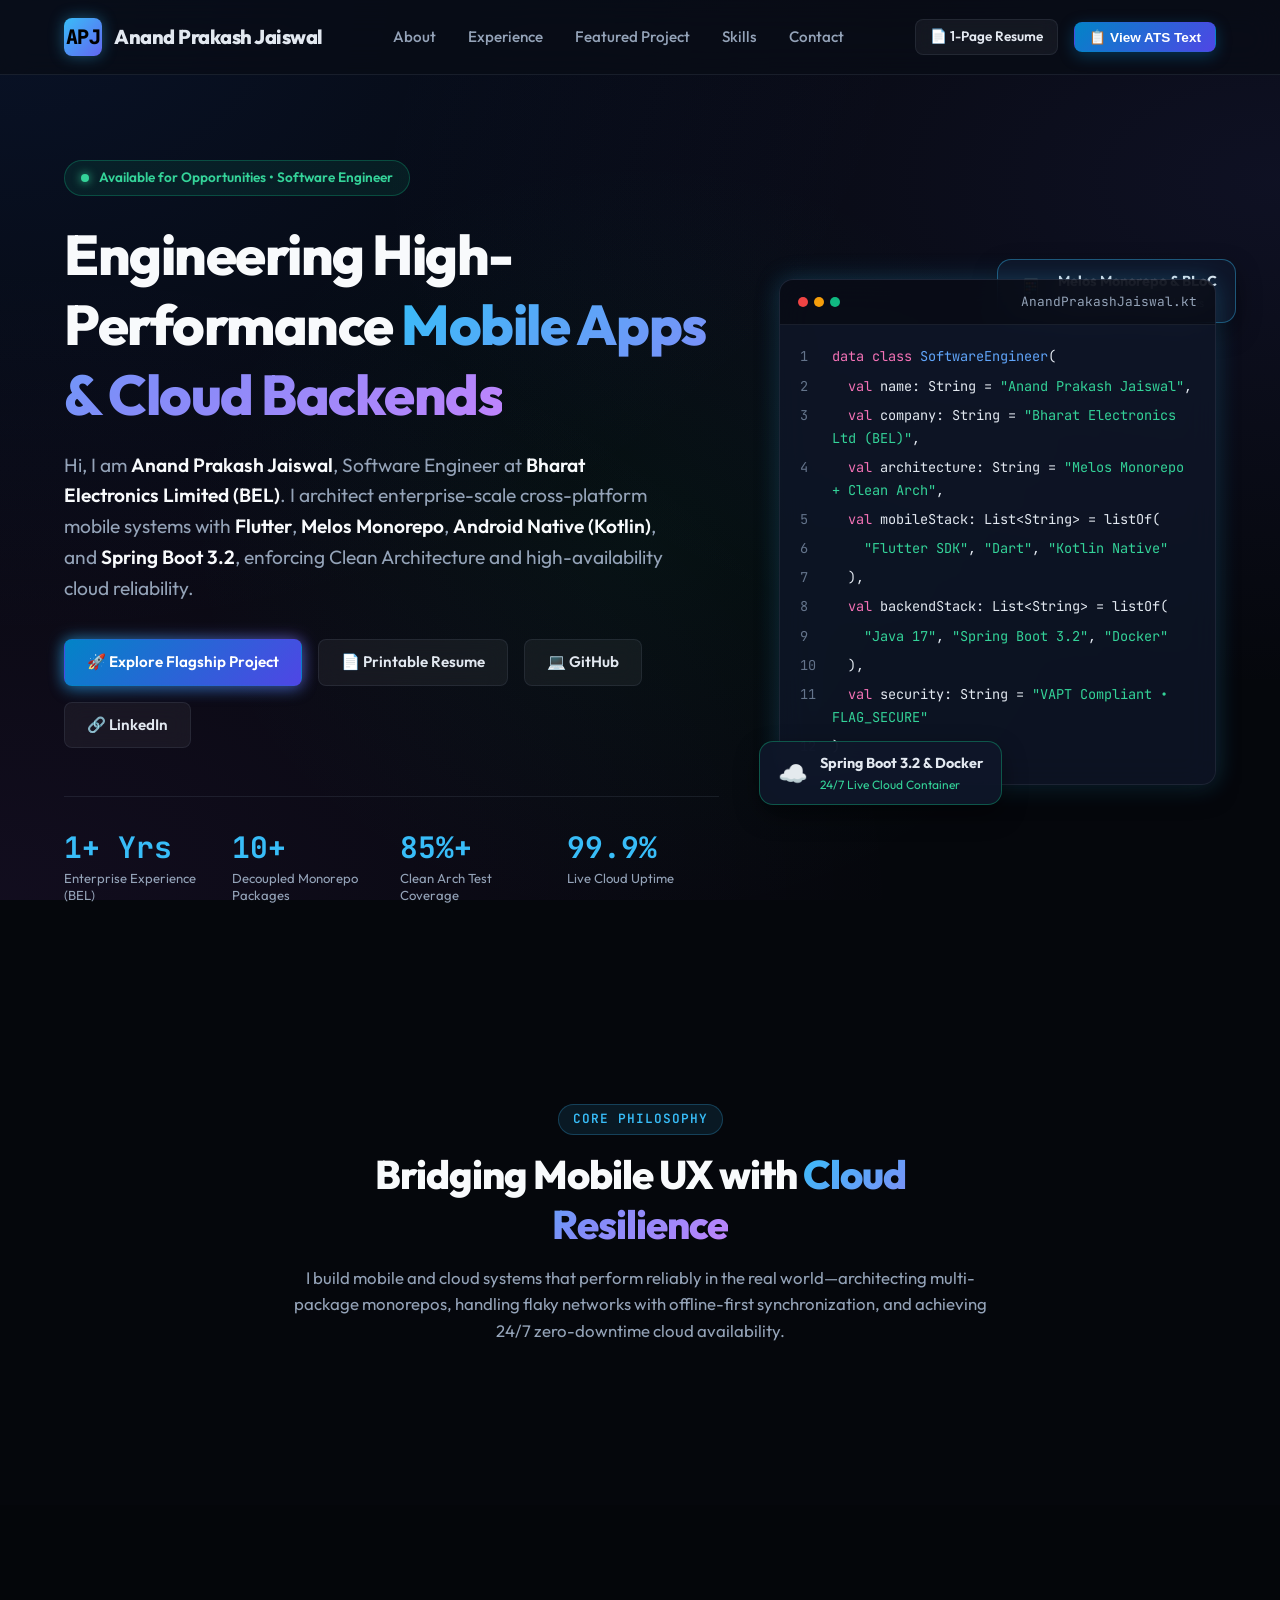
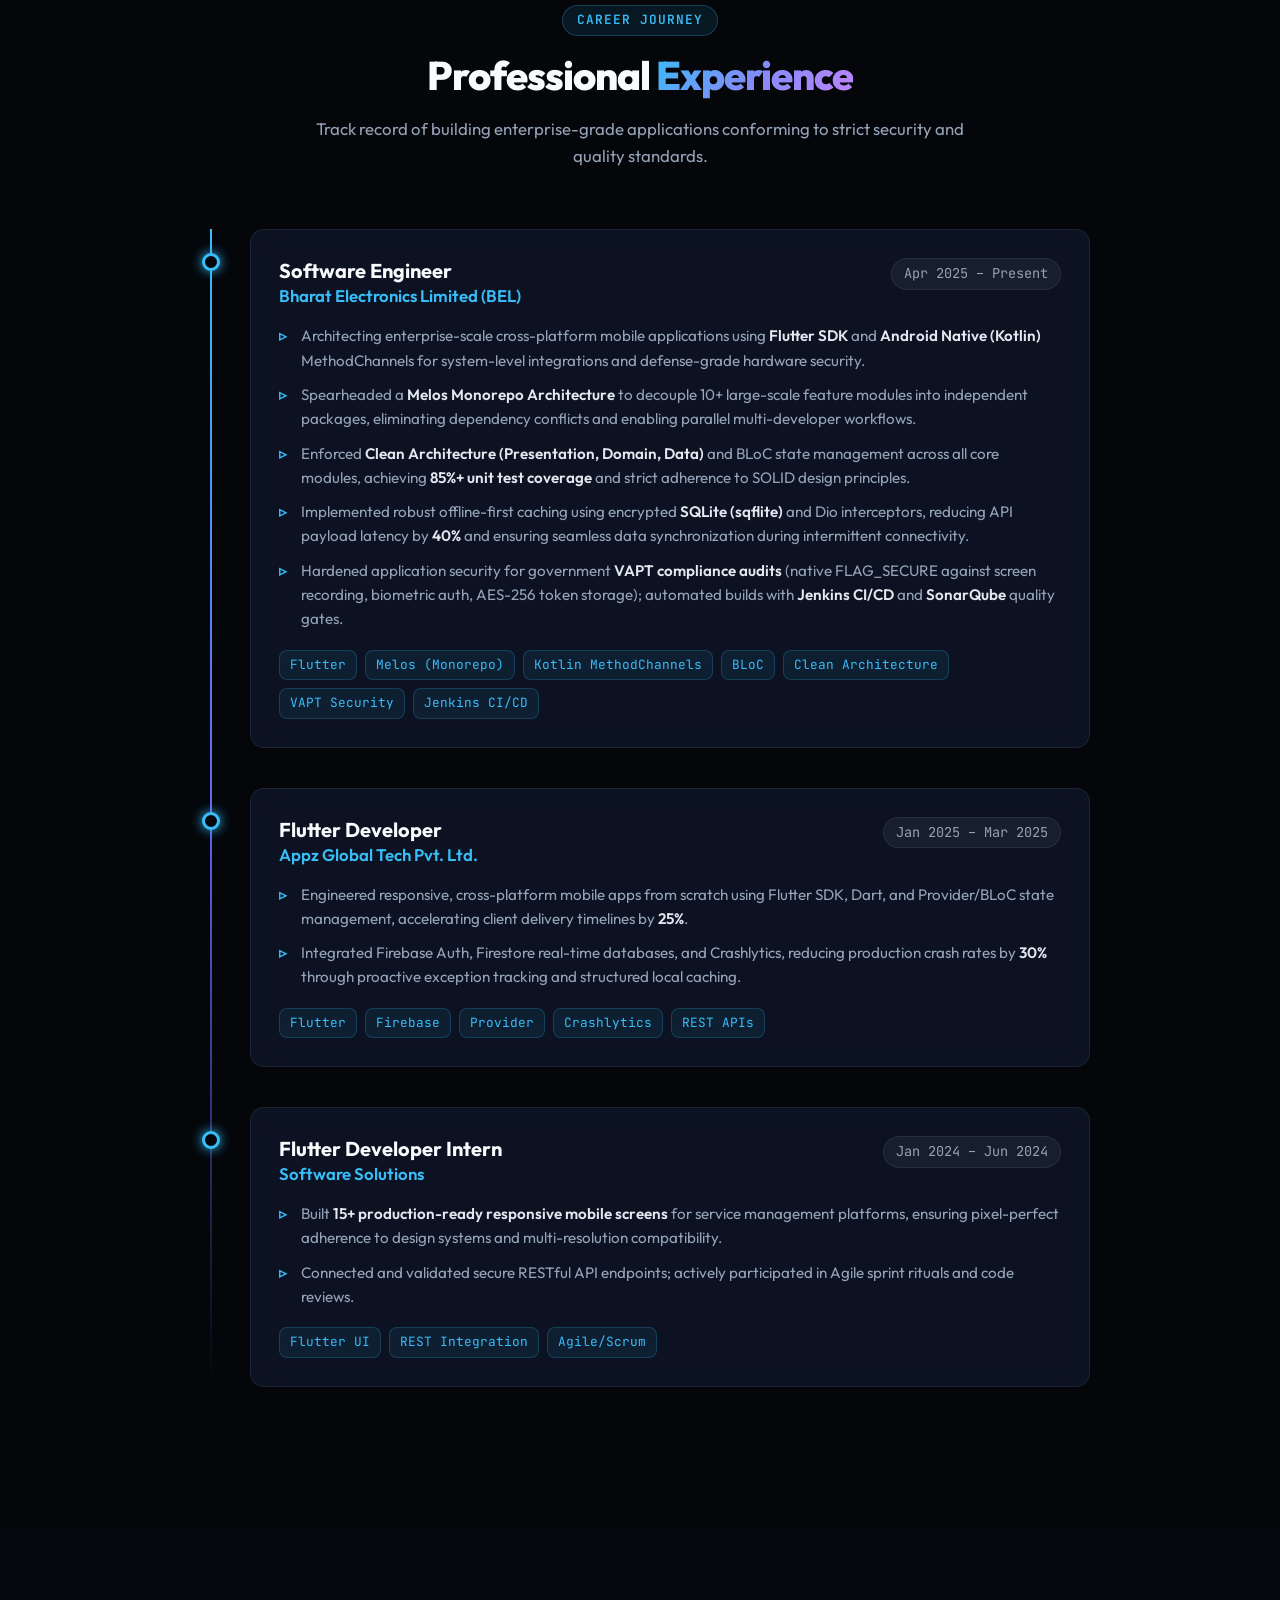
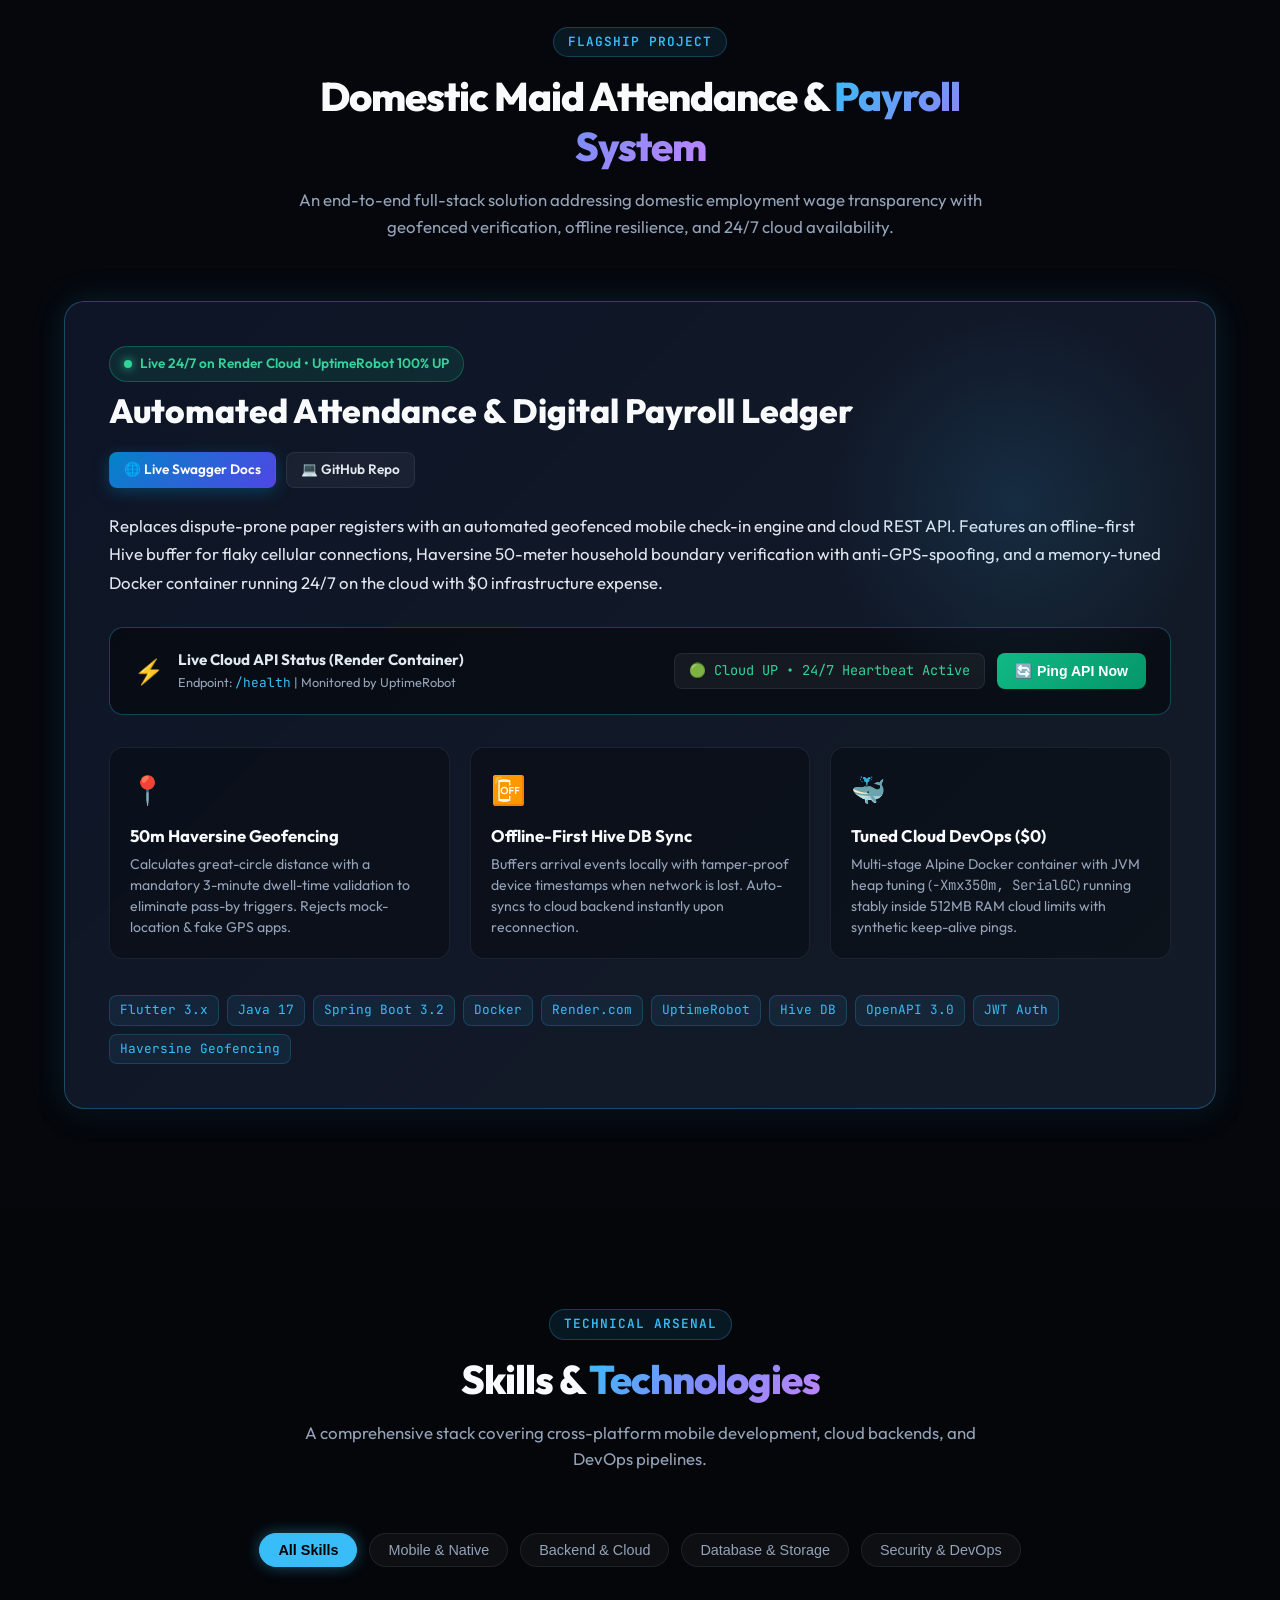
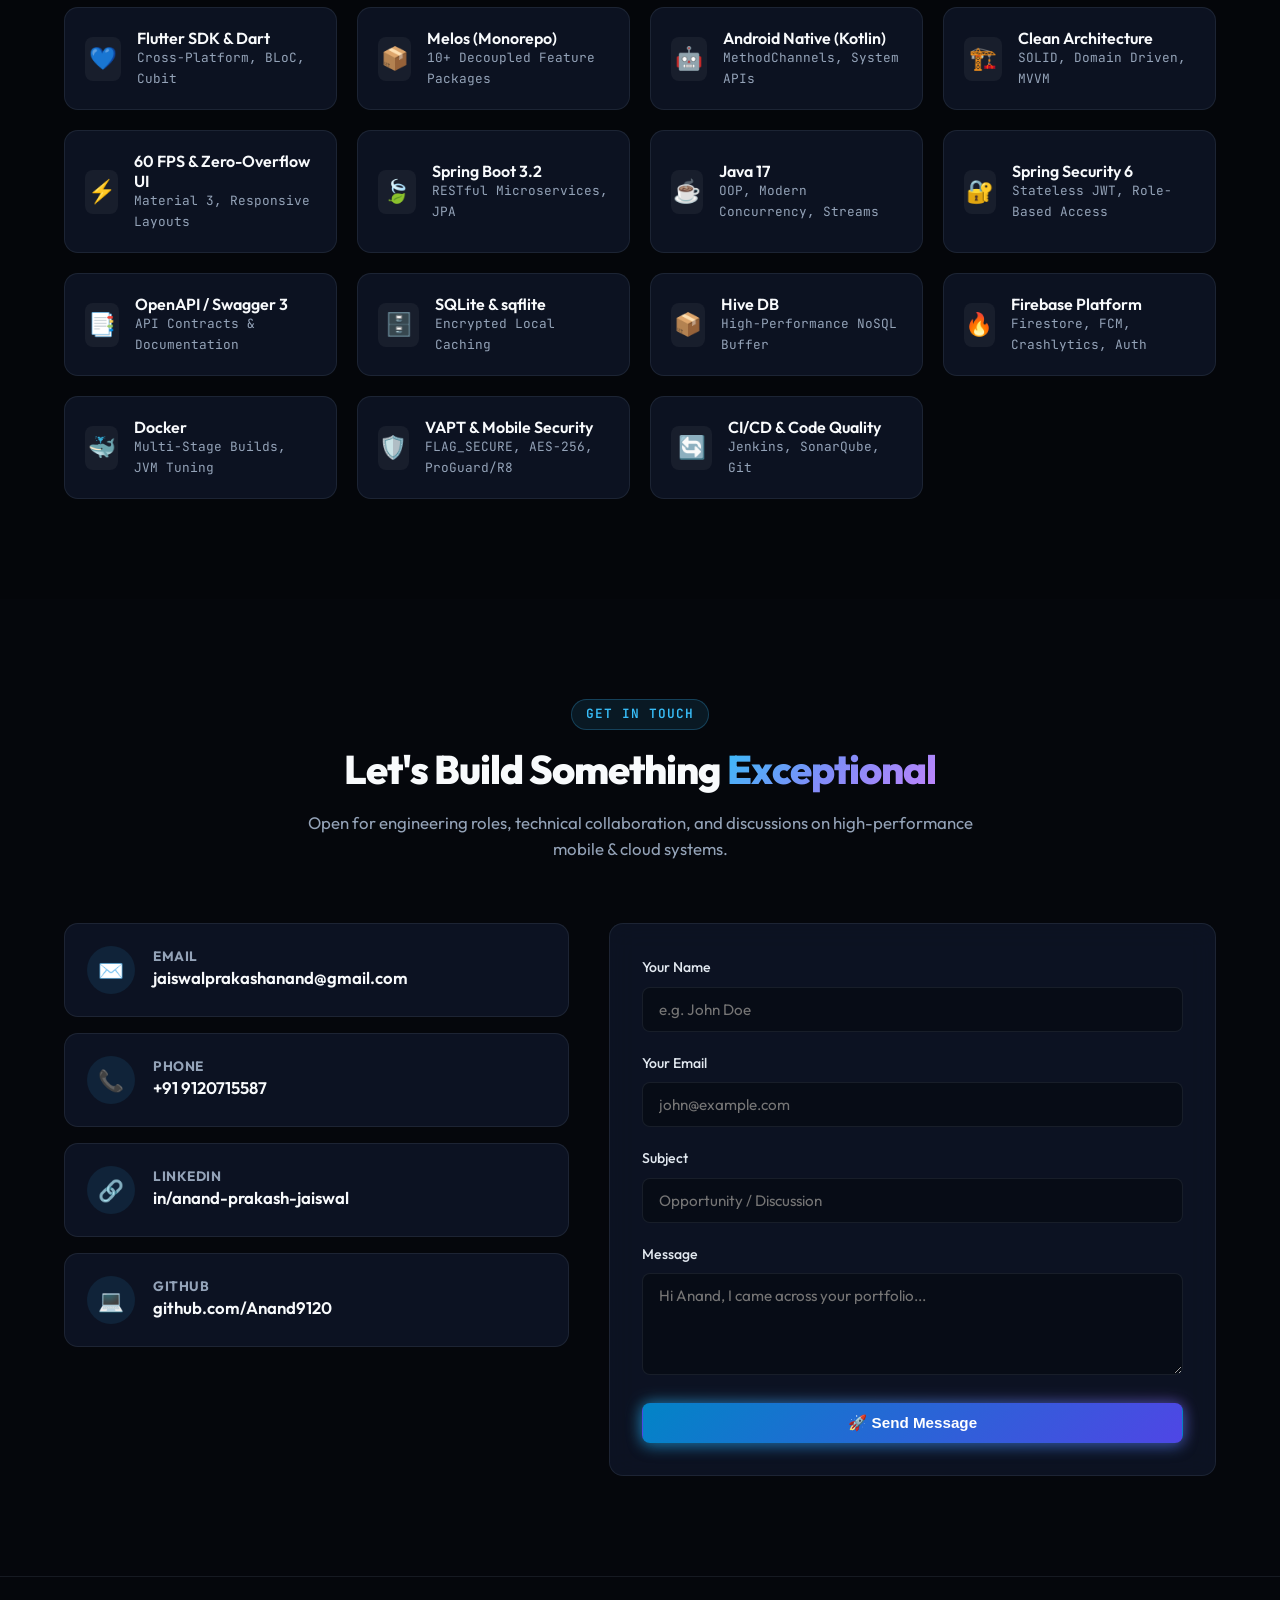
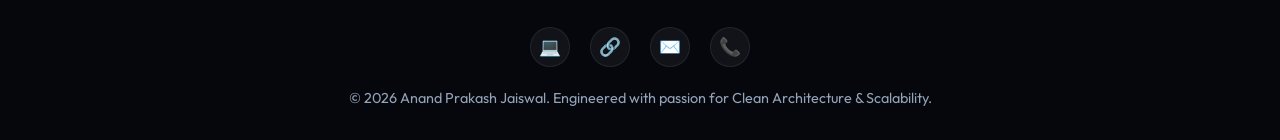
==== commit 64dbf148: "feat: update portfolio with full name Anand Prakash Jaiswal, Melos Monorepo, and latest BEL highligh" ====
--- a/index.html
+++ b/index.html
@@ -3,15 +3,16 @@
 <head>
   <meta charset="UTF-8">
   <meta name="viewport" content="width=device-width, initial-scale=1.0">
-  <title>Anand Prakash Jaiswal | Software Engineer (Flutter, Android & Backend)</title>
-  <meta name="description" content="Portfolio of Anand Prakash Jaiswal - Software Engineer at BEL specializing in Flutter, Android Native (Kotlin), Spring Boot 3.2, Clean Architecture, and Cloud Systems.">
-  <meta name="keywords" content="Anand Prakash Jaiswal, Flutter Developer, Android Engineer, Spring Boot, Java, Clean Architecture, BLoC, BEL, Software Engineer">
+  <title>Anand Prakash Jaiswal | Software Engineer (Flutter, Android Native & Backend)</title>
+  <meta name="description" content="Portfolio of Anand Prakash Jaiswal - Software Engineer at Bharat Electronics Limited (BEL) specializing in Flutter, Android Native (Kotlin), Melos Monorepo, Spring Boot 3.2, Clean Architecture, and Cloud Systems.">
+  <meta name="keywords" content="Anand Prakash Jaiswal, Anand Prakash, Flutter Developer, Android Engineer, Kotlin, Spring Boot, Melos Monorepo, Clean Architecture, BLoC, BEL, Software Engineer">
   <meta name="author" content="Anand Prakash Jaiswal">
 
   <!-- Open Graph -->
   <meta property="og:title" content="Anand Prakash Jaiswal | Software Engineer">
-  <meta property="og:description" content="Software Engineer at BEL engineering robust cross-platform mobile apps and cloud systems.">
+  <meta property="og:description" content="Software Engineer at Bharat Electronics Limited (BEL) engineering enterprise mobile systems and cloud backends.">
   <meta property="og:type" content="website">
+  <meta property="og:url" content="https://anand9120.github.io/">
 
   <!-- Stylesheet -->
   <link rel="stylesheet" href="css/styles.css">
@@ -24,7 +25,7 @@
     <div class="container nav-container">
       <a href="#hero" class="nav-logo">
         <div class="nav-logo-badge">APJ</div>
-        <span>Anand Prakash</span>
+        <span>Anand Prakash Jaiswal</span>
       </a>
 
       <ul class="nav-links" id="navLinks">
@@ -36,7 +37,8 @@
       </ul>
 
       <div class="nav-actions">
-        <button class="btn btn-secondary btn-sm" id="openResumeBtn">📄 View Resume</button>
+        <a href="resume.html" target="_blank" class="btn btn-secondary btn-sm">📄 1-Page Resume</a>
+        <button class="btn btn-primary btn-sm" id="openResumeBtn">📋 View ATS Text</button>
         <button class="mobile-toggle" id="mobileToggle" aria-label="Toggle Menu">☰</button>
       </div>
     </div>
@@ -57,12 +59,12 @@
           </h1>
 
           <p class="hero-subtitle">
-            Hi, I am <b>Anand Prakash Jaiswal</b>, Software Engineer at <b>Bharat Electronics Limited (BEL)</b>. I architect enterprise-grade systems with <b>Flutter</b>, <b>Android Native (Kotlin)</b>, and <b>Spring Boot 3.2</b>, enforcing Clean Architecture and zero-downtime cloud reliability.
+            Hi, I am <b>Anand Prakash Jaiswal</b>, Software Engineer at <b>Bharat Electronics Limited (BEL)</b>. I architect enterprise-scale cross-platform mobile systems with <b>Flutter</b>, <b>Melos Monorepo</b>, <b>Android Native (Kotlin)</b>, and <b>Spring Boot 3.2</b>, enforcing Clean Architecture and high-availability cloud reliability.
           </p>
 
           <div class="hero-ctas">
             <a href="#projects" class="btn btn-primary btn-glow">🚀 Explore Flagship Project</a>
-            <button class="btn btn-secondary" id="heroResumeBtn">📄 ATS Resume</button>
+            <a href="resume.html" target="_blank" class="btn btn-secondary">📄 Printable Resume</a>
             <a href="https://github.com/Anand9120" target="_blank" class="btn btn-secondary">💻 GitHub</a>
             <a href="https://linkedin.com/in/anand-prakash-jaiswal" target="_blank" class="btn btn-secondary">🔗 LinkedIn</a>
           </div>
@@ -74,7 +76,7 @@
             </div>
             <div class="stat-item">
               <h3>10+</h3>
-              <p>Decoupled App Modules</p>
+              <p>Decoupled Monorepo Packages</p>
             </div>
             <div class="stat-item">
               <h3>85%+</h3>
@@ -91,8 +93,8 @@
           <div class="floating-badge floating-badge-1">
             <span style="font-size: 1.5rem;">📱</span>
             <div>
-              <div style="font-weight: 700; font-size: 0.9rem;">Clean Architecture</div>
-              <div style="font-size: 0.75rem; color: #94a3b8;">BLoC + SOLID + 60 FPS</div>
+              <div style="font-weight: 700; font-size: 0.9rem;">Melos Monorepo & BLoC</div>
+              <div style="font-size: 0.75rem; color: #94a3b8;">Clean Arch + 10+ Packages</div>
             </div>
           </div>
 
@@ -103,19 +105,21 @@
                 <span class="terminal-dot dot-yellow"></span>
                 <span class="terminal-dot dot-green"></span>
               </div>
-              <div class="terminal-title">EngineerProfile.kt</div>
+              <div class="terminal-title">AnandPrakashJaiswal.kt</div>
             </div>
             <div class="terminal-body">
-              <div class="code-line"><span class="line-num">1</span><span><span class="code-keyword">data class</span> <span class="code-func">Engineer</span>(</span></div>
+              <div class="code-line"><span class="line-num">1</span><span><span class="code-keyword">data class</span> <span class="code-func">SoftwareEngineer</span>(</span></div>
               <div class="code-line"><span class="line-num">2</span><span>&nbsp;&nbsp;<span class="code-keyword">val</span> name: String = <span class="code-string">"Anand Prakash Jaiswal"</span>,</span></div>
               <div class="code-line"><span class="line-num">3</span><span>&nbsp;&nbsp;<span class="code-keyword">val</span> company: String = <span class="code-string">"Bharat Electronics Ltd (BEL)"</span>,</span></div>
-              <div class="code-line"><span class="line-num">4</span><span>&nbsp;&nbsp;<span class="code-keyword">val</span> primaryStack: List&lt;String&gt; = listOf(</span></div>
-              <div class="code-line"><span class="line-num">5</span><span>&nbsp;&nbsp;&nbsp;&nbsp;<span class="code-string">"Flutter / Dart"</span>, <span class="code-string">"Android (Kotlin)"</span>,</span></div>
-              <div class="code-line"><span class="line-num">6</span><span>&nbsp;&nbsp;&nbsp;&nbsp;<span class="code-string">"Java 17 / Spring Boot 3"</span>, <span class="code-string">"Docker & Cloud"</span></span></div>
+              <div class="code-line"><span class="line-num">4</span><span>&nbsp;&nbsp;<span class="code-keyword">val</span> architecture: String = <span class="code-string">"Melos Monorepo + Clean Arch"</span>,</span></div>
+              <div class="code-line"><span class="line-num">5</span><span>&nbsp;&nbsp;<span class="code-keyword">val</span> mobileStack: List&lt;String&gt; = listOf(</span></div>
+              <div class="code-line"><span class="line-num">6</span><span>&nbsp;&nbsp;&nbsp;&nbsp;<span class="code-string">"Flutter SDK"</span>, <span class="code-string">"Dart"</span>, <span class="code-string">"Kotlin Native"</span></span></div>
               <div class="code-line"><span class="line-num">7</span><span>&nbsp;&nbsp;),</span></div>
-              <div class="code-line"><span class="line-num">8</span><span>&nbsp;&nbsp;<span class="code-keyword">val</span> focus: String = <span class="code-string">"Scalability & Security"</span></span></div>
-              <div class="code-line"><span class="line-num">9</span><span>)</span></div>
-              <div class="code-line"><span class="line-num">10</span><span><span class="code-comment">// High availability & 60 FPS zero-overflow rendering</span></span></div>
+              <div class="code-line"><span class="line-num">8</span><span>&nbsp;&nbsp;<span class="code-keyword">val</span> backendStack: List&lt;String&gt; = listOf(</span></div>
+              <div class="code-line"><span class="line-num">9</span><span>&nbsp;&nbsp;&nbsp;&nbsp;<span class="code-string">"Java 17"</span>, <span class="code-string">"Spring Boot 3.2"</span>, <span class="code-string">"Docker"</span></span></div>
+              <div class="code-line"><span class="line-num">10</span><span>&nbsp;&nbsp;),</span></div>
+              <div class="code-line"><span class="line-num">11</span><span>&nbsp;&nbsp;<span class="code-keyword">val</span> security: String = <span class="code-string">"VAPT Compliant • FLAG_SECURE"</span></span></div>
+              <div class="code-line"><span class="line-num">12</span><span>)</span></div>
             </div>
           </div>
 
@@ -138,7 +142,7 @@
         <span class="section-badge">Core Philosophy</span>
         <h2 class="section-title">Bridging Mobile UX with <span class="gradient-text">Cloud Resilience</span></h2>
         <p class="section-desc">
-          I build mobile and cloud systems that perform reliably in the real world—handling flaky 2G networks, low-RAM hardware, and zero-downtime cloud deployments.
+          I build mobile and cloud systems that perform reliably in the real world—architecting multi-package monorepos, handling flaky networks with offline-first synchronization, and achieving 24/7 zero-downtime cloud availability.
         </p>
       </div>
     </div>
@@ -166,15 +170,15 @@
               <span class="timeline-period">Apr 2025 – Present</span>
             </div>
             <ul class="timeline-points">
-              <li>Architected core modules for <b>SUVITT</b>, an enterprise financial super-app with <b>10+ decoupled feature modules</b> using Flutter SDK & Dart, communicating via Android Native (Kotlin) MethodChannels for hardware security.</li>
-              <li>Enforced <b>Clean Architecture (Presentation, Domain, Data)</b> and BLoC state management across all features, boosting unit test coverage to <b>85%+</b> and adhering strictly to SOLID principles.</li>
-              <li>Implemented offline-first data caching with encrypted <b>SQLite (sqflite)</b> and Dio interceptors, reducing network payload latency by <b>40%</b> and eliminating data loss during intermittent connectivity.</li>
-              <li>Optimized UI rendering pipelines for Material 3 and iOS standards, eliminating RenderFlex layout overflows and maintaining stable <b>60 FPS performance</b> on budget 2GB Android devices.</li>
-              <li>Spearheaded defense-grade security protocols including native <b>FLAG_SECURE</b> against screen-recording/malware, biometric authentication, and AES-256 storage, passing zero-vulnerability <b>VAPT compliance</b> audits.</li>
-              <li>Automated release pipelines (R8/ProGuard code shrinking, Jenkins CI/CD), reducing APK bundle size by <b>28%</b> with zero-defect deployments through SonarQube quality gates.</li>
+              <li>Architecting enterprise-scale cross-platform mobile applications using <b>Flutter SDK</b> and <b>Android Native (Kotlin)</b> MethodChannels for system-level integrations and defense-grade hardware security.</li>
+              <li>Spearheaded a <b>Melos Monorepo Architecture</b> to decouple 10+ large-scale feature modules into independent packages, eliminating dependency conflicts and enabling parallel multi-developer workflows.</li>
+              <li>Enforced <b>Clean Architecture (Presentation, Domain, Data)</b> and BLoC state management across all core modules, achieving <b>85%+ unit test coverage</b> and strict adherence to SOLID design principles.</li>
+              <li>Implemented robust offline-first caching using encrypted <b>SQLite (sqflite)</b> and Dio interceptors, reducing API payload latency by <b>40%</b> and ensuring seamless data synchronization during intermittent connectivity.</li>
+              <li>Hardened application security for government <b>VAPT compliance audits</b> (native FLAG_SECURE against screen recording, biometric auth, AES-256 token storage); automated builds with <b>Jenkins CI/CD</b> and <b>SonarQube</b> quality gates.</li>
             </ul>
             <div class="tag-list">
               <span class="tag">Flutter</span>
+              <span class="tag">Melos (Monorepo)</span>
               <span class="tag">Kotlin MethodChannels</span>
               <span class="tag">BLoC</span>
               <span class="tag">Clean Architecture</span>
@@ -348,6 +352,14 @@
         </div>
 
         <div class="skill-card" data-category="mobile">
+          <div class="skill-icon">📦</div>
+          <div class="skill-info">
+            <h4>Melos (Monorepo)</h4>
+            <p>10+ Decoupled Feature Packages</p>
+          </div>
+        </div>
+
+        <div class="skill-card" data-category="mobile">
           <div class="skill-icon">🤖</div>
           <div class="skill-info">
             <h4>Android Native (Kotlin)</h4>
@@ -539,65 +551,62 @@
           <h3 style="font-size: 1.1rem; color: #fff;">ATS-Optimized Resume • Anand Prakash Jaiswal</h3>
         </div>
         <div style="display: flex; gap: 10px; align-items: center;">
+          <a href="resume.html" target="_blank" class="btn btn-primary btn-sm">🖨️ Open Print View</a>
           <button class="btn btn-secondary btn-sm" id="copyResumeBtn">📋 Copy Clean Text</button>
           <button class="modal-close" id="closeResumeBtn">&times;</button>
         </div>
       </div>
       <div class="modal-body" id="resumeContentText">ANAND PRAKASH JAISWAL
-Software Engineer – Flutter, Android Native & Backend Systems
-India | +91 9120715587 | jaiswalprakashanand@gmail.com
-LinkedIn: linkedin.com/in/anand-prakash-jaiswal | GitHub: github.com/Anand9120
+Software Engineer – Flutter, Android Native (Kotlin) & Backend Systems
+Indore / Ghaziabad, India | +91 9120715587 | jaiswalprakashanand@gmail.com
+LinkedIn: linkedin.com/in/anand-prakash-jaiswal | GitHub: github.com/Anand9120 | Portfolio: anand9120.github.io
 
 ================================================================================
 PROFESSIONAL SUMMARY
 ================================================================================
-Software Engineer with 1+ year of production experience engineering enterprise-grade, high-performance mobile applications and cloud-backed microservices. Proven expertise at Bharat Electronics Limited (BEL) building secure financial systems with Clean Architecture, BLoC/Provider, and Kotlin native MethodChannels. Strong background in offline-first data caching, mobile security (VAPT, FLAG_SECURE, AES-256), 24/7 cloud deployments (Docker, Spring Boot, Render), and high-reliability REST API integrations.
+Software Engineer with 1+ year of production experience architecting enterprise-grade mobile applications and scalable cloud systems at Bharat Electronics Limited (BEL). Proven track record implementing Melos Monorepo package architectures, Clean Architecture (BLoC), and Android Native (Kotlin) MethodChannels. Skilled in government-grade VAPT compliance, offline-first data caching (SQLite/Hive), and containerized Spring Boot 3.2 deployments with 99.9% uptime.
 
 ================================================================================
 TECHNICAL SKILLS
 ================================================================================
-• Languages: Dart, Kotlin, Java 17, SQL, Bash
-• Mobile Frameworks: Flutter SDK, Android Native (Kotlin/Java), iOS Cupertino Standards
-• Architecture & State: Clean Architecture, BLoC/Cubit, Provider, SOLID Principles, MVVM, Dependency Injection (get_it)
-• Backend & Cloud: Spring Boot 3.2, Spring Security 6, RESTful APIs, OpenAPI/Swagger, Docker, Render, UptimeRobot, JWT
-• Databases & Storage: SQLite (sqflite), Hive DB (NoSQL), H2, MySQL, Firebase Firestore, FlutterSecureStorage (AES-256)
-• Mobile Security & VAPT: FLAG_SECURE, Biometric Auth, ProGuard/R8, SSL Pinning, Token Refresh Interceptors (Dio)
-• DevOps & Tooling: Git, GitHub, Jenkins CI/CD, SonarQube, Postman, Google Play Console
+• Mobile & Native: Flutter SDK, Dart, Android Native (Kotlin, Java), MethodChannels, iOS (Cupertino), Responsive 60 FPS UI
+• Architecture & State: Clean Architecture, BLoC / Cubit, Provider, Melos (Monorepo), SOLID Principles, MVVM, Dependency Injection
+• Backend & Cloud: Java 17, Spring Boot 3.2, Spring Security 6, RESTful APIs, OpenAPI / Swagger 3.0, Docker, Render Cloud
+• Storage & Security: SQLite (sqflite), Hive DB, MySQL, PostgreSQL, AES-256 Storage, FLAG_SECURE, VAPT Compliance
+• DevOps & Tooling: Git, GitHub, Jenkins CI/CD, SonarQube, Postman, Jira (Agile/Scrum), ProGuard/R8 Code Shrinking
 
 ================================================================================
 PROFESSIONAL EXPERIENCE
 ================================================================================
 Bharat Electronics Limited (BEL)                                     Apr 2025 – Present
-Software Engineer | Ghaziabad, India
-• Architected core modules for SUVITT, an enterprise financial super-app with 10+ decoupled modules using Flutter SDK & Dart, communicating via Android Native (Kotlin) MethodChannels for hardware security.
-• Enforced Clean Architecture (Presentation, Domain, Data) and BLoC state management across all features, boosting unit test coverage to 85%+ and ensuring strict adherence to SOLID principles.
-• Implemented offline-first data synchronization with encrypted SQLite (sqflite) and Dio interceptors, reducing network payload latency by 40% and eliminating data loss during intermittent connectivity.
-• Optimized UI rendering pipelines for Material 3 and iOS standards, eliminating RenderFlex layout overflows and maintaining stable 60 FPS performance on budget 2GB Android devices.
-• Spearheaded defense-grade security protocols including native FLAG_SECURE against screen-recording/malware, biometric authentication, and AES-256 storage, passing zero-vulnerability VAPT compliance audits.
-• Automated release build pipelines (R8/ProGuard code shrinking, Jenkins CI/CD), reducing APK bundle size by 28% and ensuring zero-defect deployments through SonarQube quality gates.
+Software Engineer | Indore (SDC), India
+• Architecting enterprise-scale cross-platform mobile applications using Flutter SDK and Android Native (Kotlin) MethodChannels for system-level integrations and defense-grade hardware security.
+• Spearheaded a Melos Monorepo Architecture to decouple 10+ large-scale feature modules into independent packages, eliminating dependency conflicts and enabling parallel multi-developer workflows.
+• Enforced Clean Architecture (Presentation, Domain, Data) and BLoC state management across all core modules, achieving 85%+ unit test coverage and strict adherence to SOLID design principles.
+• Implemented robust offline-first caching using encrypted SQLite (sqflite) and Dio interceptors, reducing API payload latency by 40% and ensuring seamless data synchronization during intermittent connectivity.
+• Hardened application security for government VAPT compliance audits (native FLAG_SECURE against screen recording, biometric auth, AES-256 token storage); automated builds with Jenkins CI/CD and SonarQube quality gates.
 
 Appz Global Tech Pvt. Ltd.                                          Jan 2025 – Mar 2025
 Flutter Developer | India
-• Developed cross-platform mobile applications from scratch using Flutter SDK, Dart, and Provider/BLoC state management, accelerating client feature delivery timelines by 25%.
+• Engineered cross-platform mobile apps from scratch using Flutter SDK, Dart, and Provider/BLoC, accelerating client delivery by 25%.
 • Integrated Firebase Auth, Firestore real-time databases, and Crashlytics, reducing production crash rates by 30% through proactive exception tracking and structured local SQLite caching.
 
 Software Solutions                                                  Jan 2024 – Jun 2024
 Flutter Developer Intern | India
-• Built 15+ production-ready responsive mobile screens for service management platforms, ensuring pixel-perfect adherence to design systems and multi-resolution device compatibility.
-• Connected and validated secure RESTful API endpoints; actively collaborated in Agile sprint rituals and code reviews.
-
-================================================================================
-FEATURED PROJECTS (Full-Stack & Mobile)
+• Developed 15+ production-ready responsive mobile screens for service management platforms, ensuring pixel-perfect adherence to design systems and multi-resolution device compatibility.
+• Connected and tested secure RESTful API endpoints; actively collaborated in Agile sprint rituals and code reviews.
+
+================================================================================
+FEATURED PROJECTS (Full-Stack & Cloud)
 ================================================================================
 Domestic Maid Attendance & Transparent Payroll System (Full-Stack)
 Tech Stack: Flutter (BLoC), Java 17, Spring Boot 3.2, Docker, Render Cloud, UptimeRobot, Hive DB
 Live Demo / API: https://domestic-maid-attendance-backend.onrender.com/swagger-ui.html
 GitHub: https://github.com/Anand9120/domestic-maid-attendance
-• Engineered an end-to-end attendance & payroll tracking platform with Flutter Clean Architecture client and a containerized Spring Boot 3.2 REST API.
-• Designed a 50-meter Haversine geofence engine with 3-minute dwell-time verification and anti-mock-location hardware checks to prevent fraudulent check-ins.
-• Built an offline-first resilient event queue using Hive DB, buffering attendance events locally during zero-network conditions and auto-syncing upon reconnect.
-• Packaged backend using multi-stage Docker builds; optimized JVM heap (-Xmx350m, SerialGC) to operate reliably under strict 512MB RAM cloud limits on Render.
-• Integrated automated synthetic keep-alive health checks via UptimeRobot, achieving 99.9% uptime at $0 infrastructure cost with zero cold-start delay.
+• Built an end-to-end automated attendance and salary calculation platform with a Flutter Clean Architecture client and a containerized Spring Boot 3.2 REST API deployed 24/7 on Render Cloud.
+• Designed a 50-meter Haversine geofence engine with 3-minute dwell-time validation and anti-mock-location hardware checks to prevent fraudulent check-ins.
+• Engineered an offline-first event queue using Hive DB, buffering attendance records locally during network drops and auto-syncing upon reconnect with zero data loss.
+• Containerized backend using multi-stage Docker builds; optimized JVM heap (-Xmx350m, SerialGC) to operate stably within 512MB RAM cloud limits; integrated UptimeRobot pings achieving 99.9% uptime at $0 cost.
 
 ================================================================================
 EDUCATION
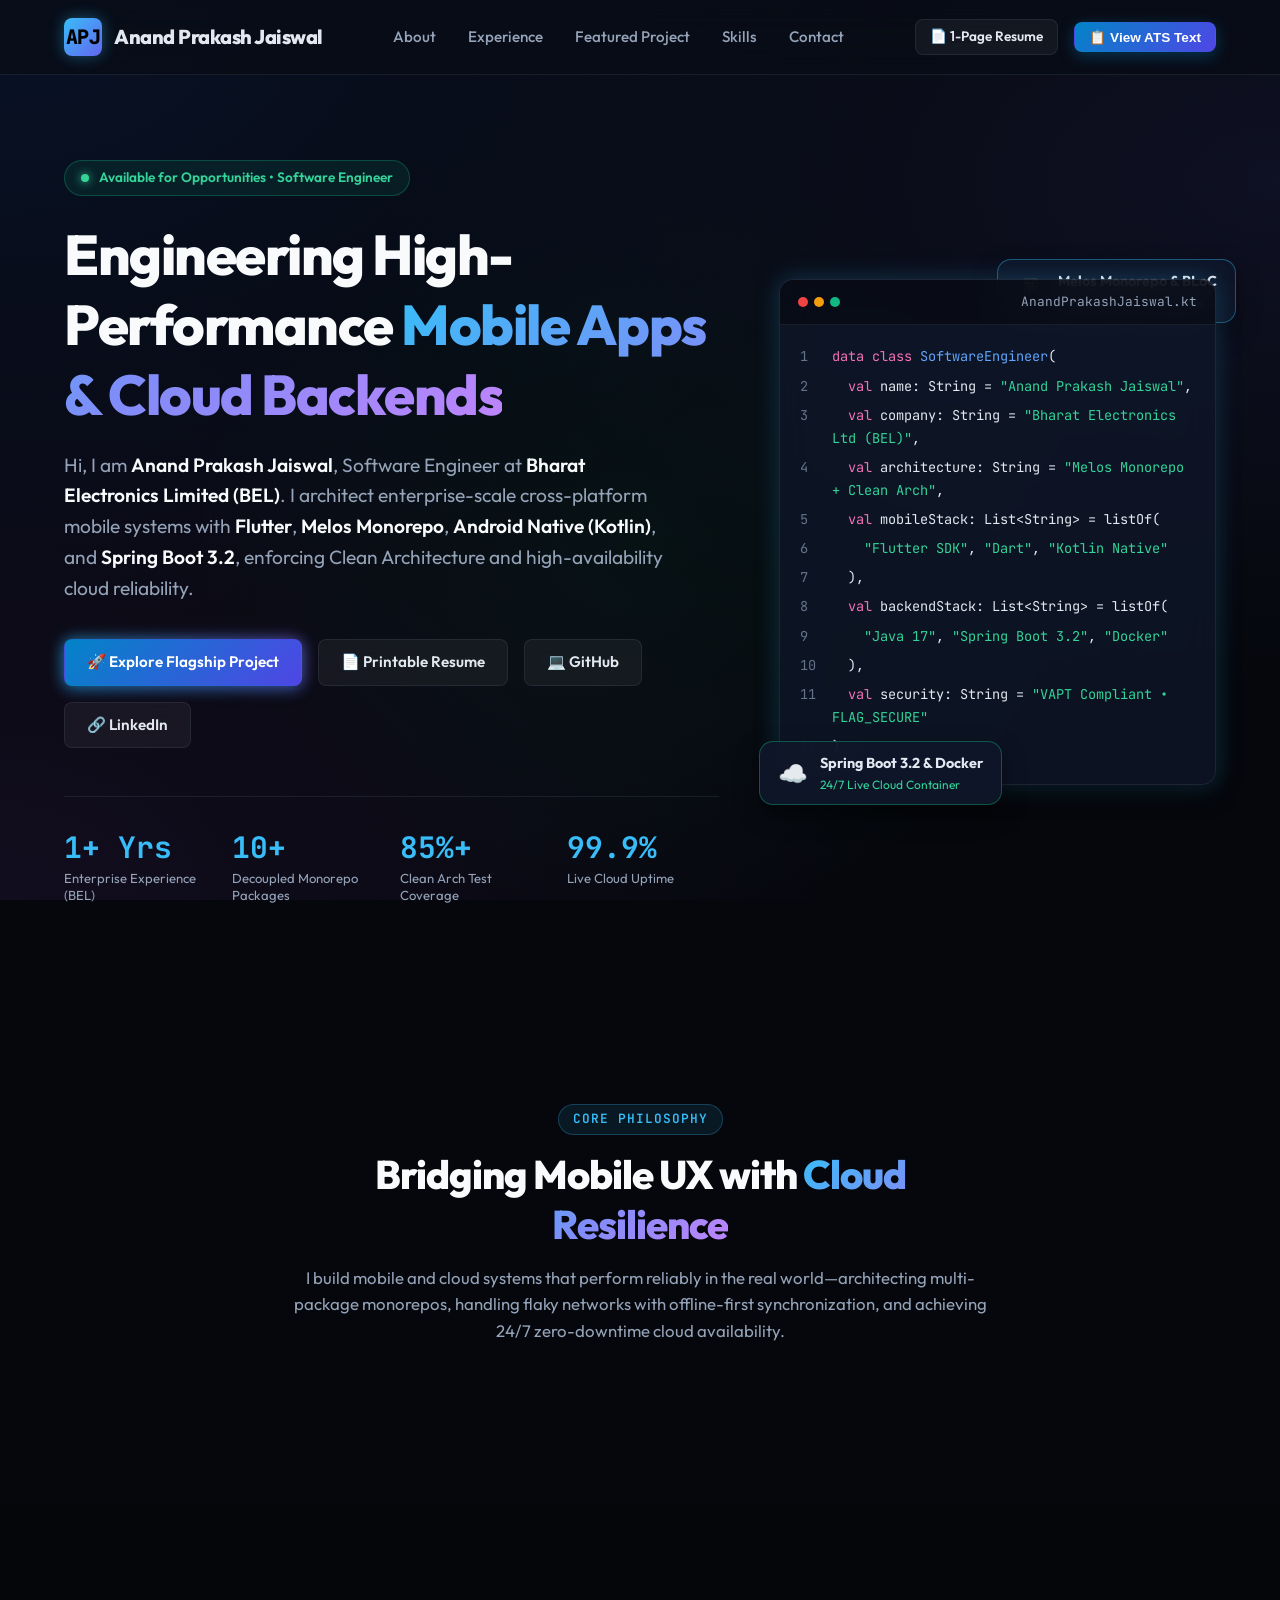
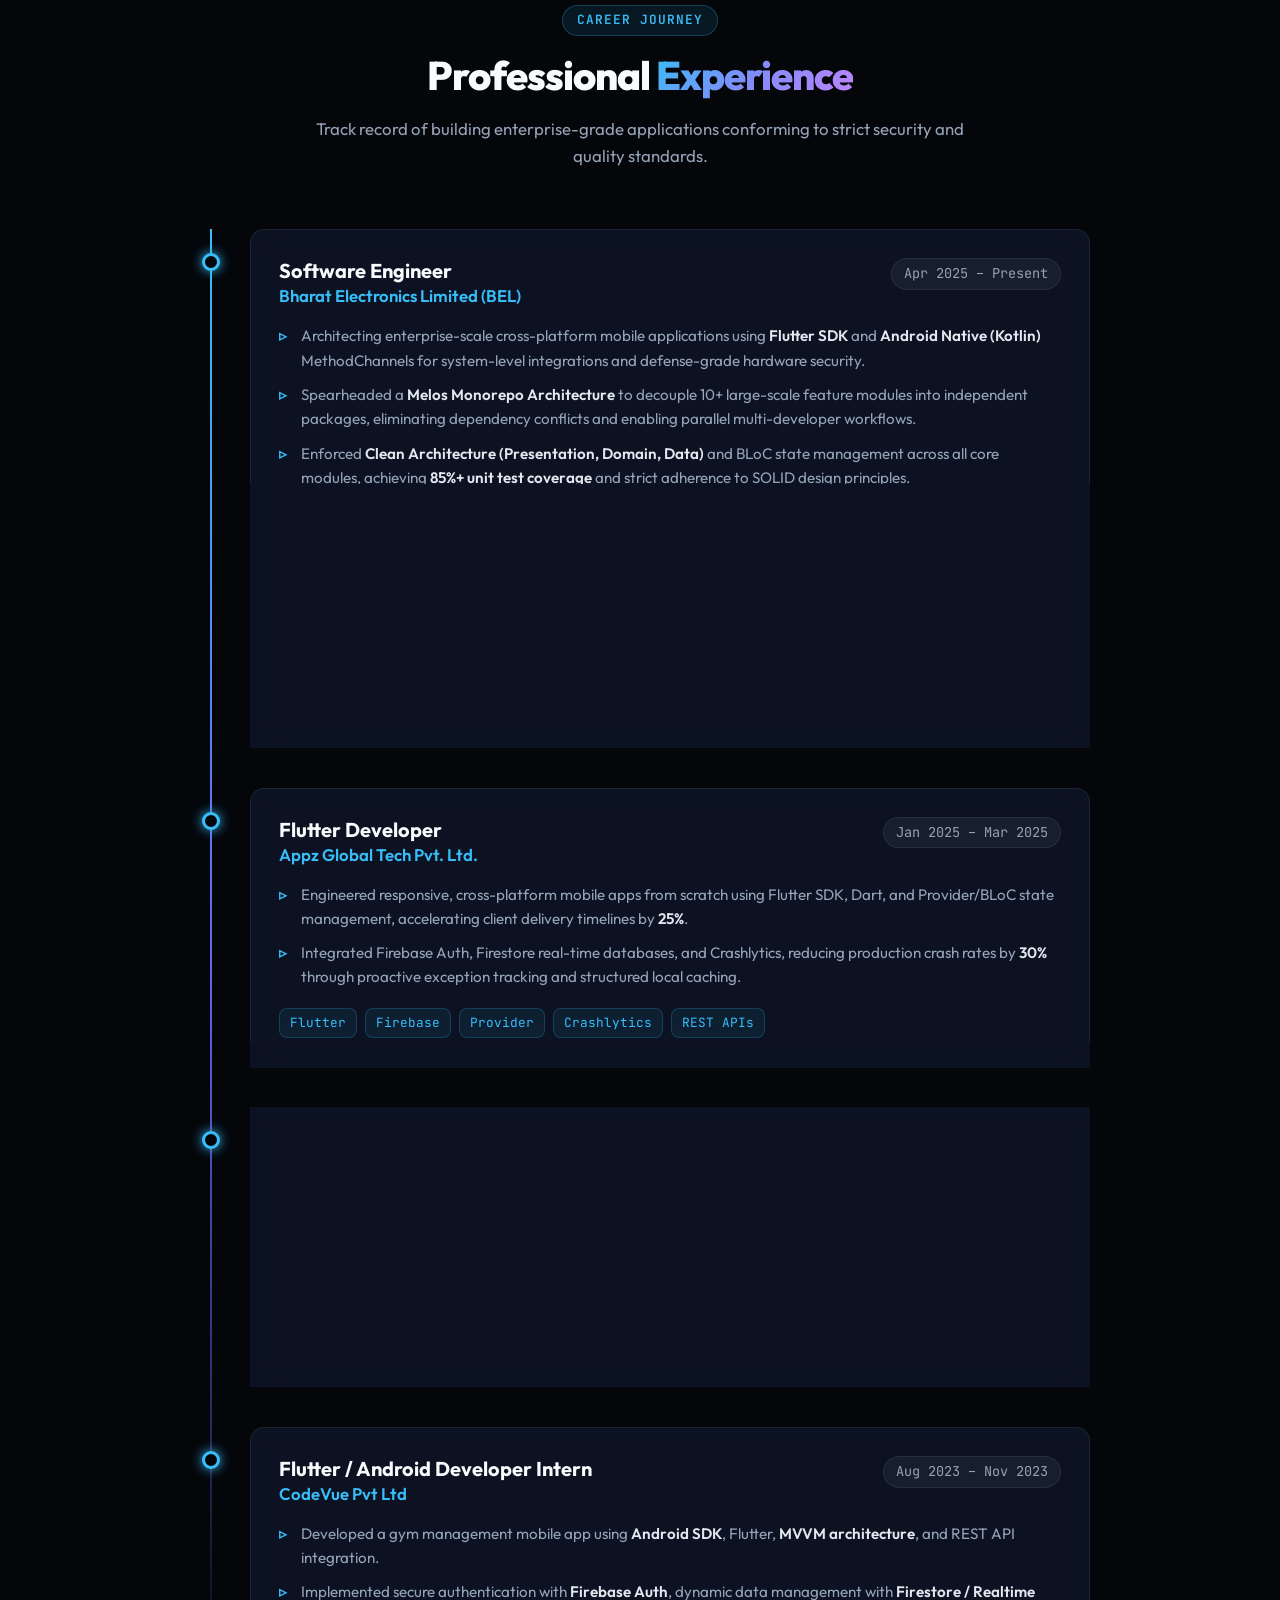
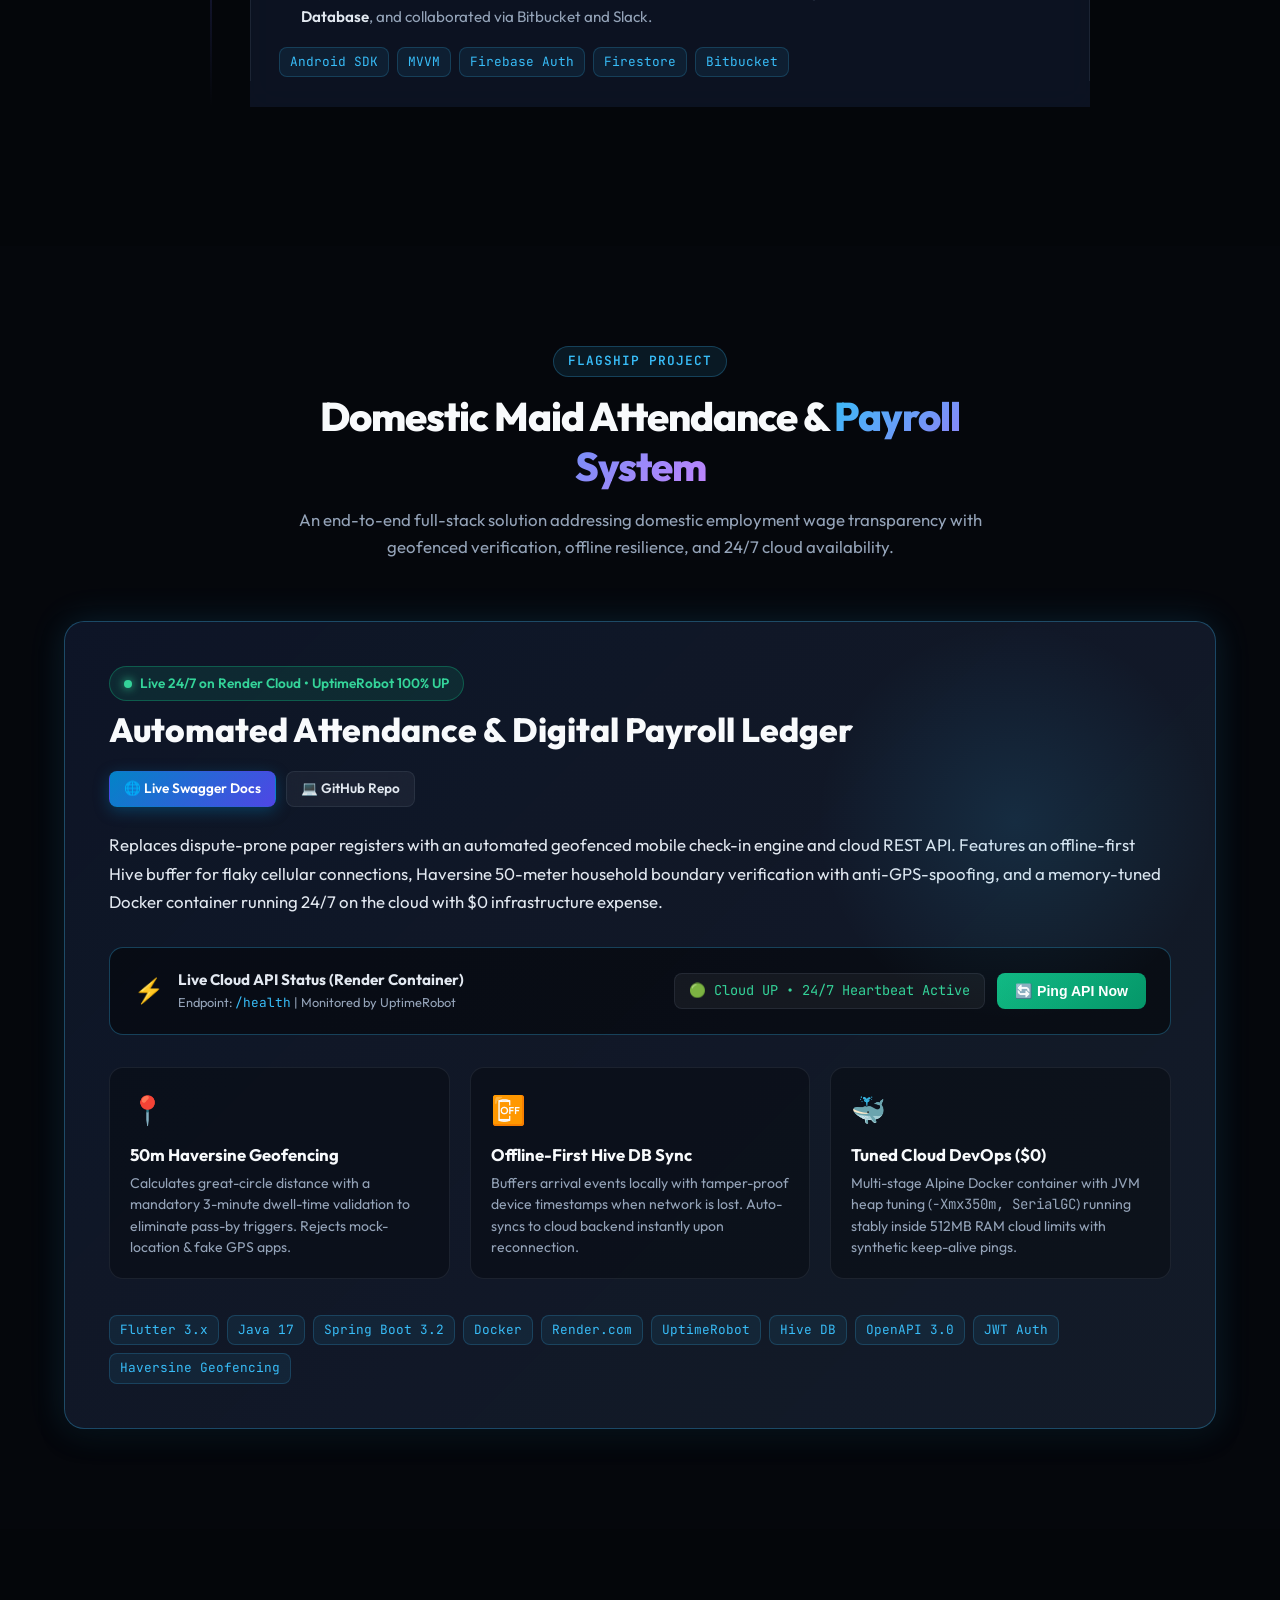
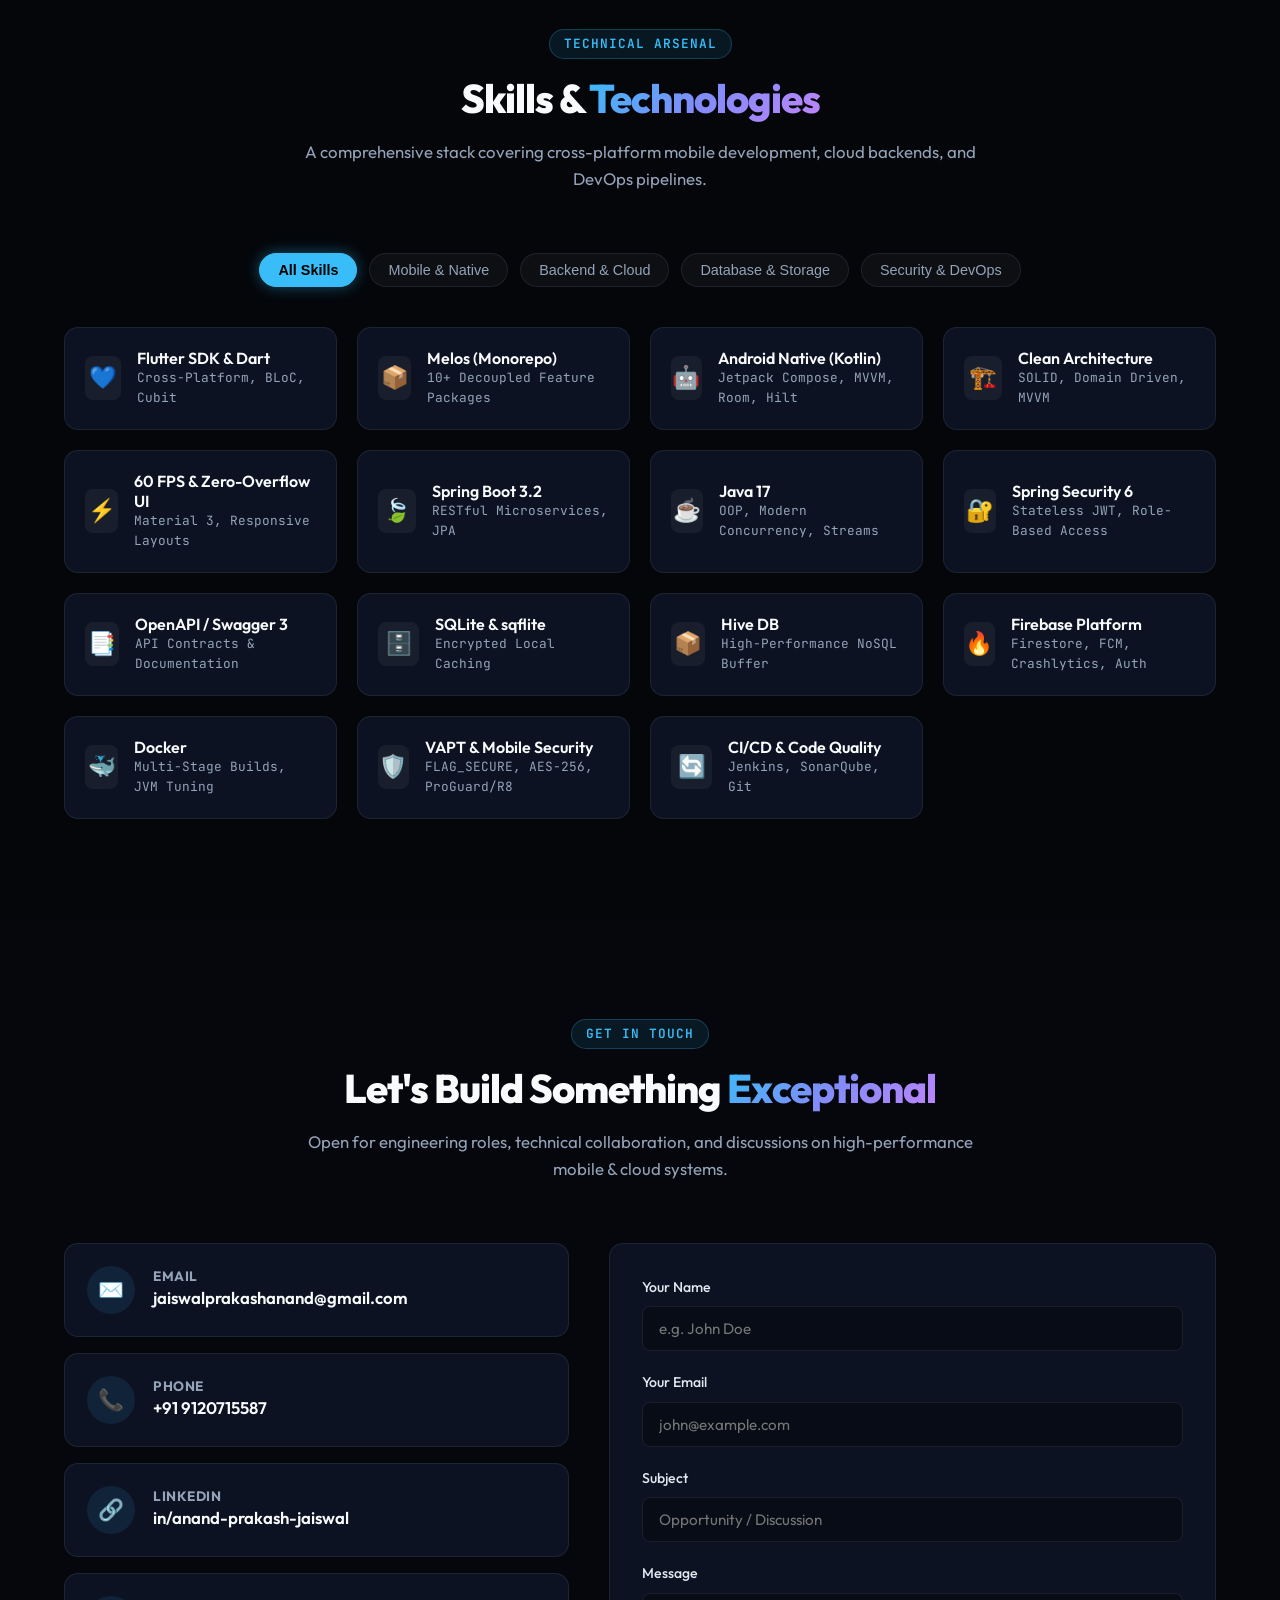
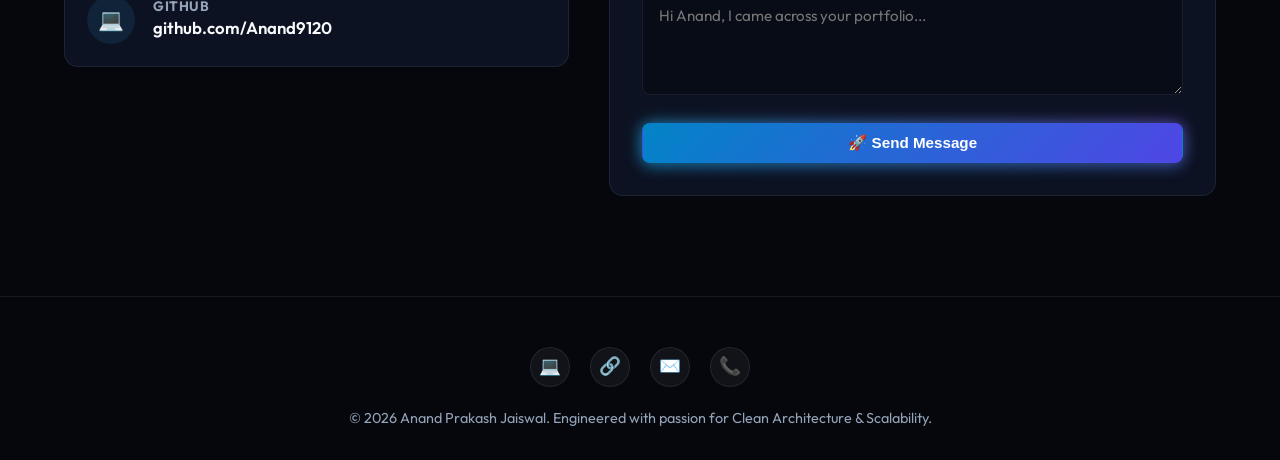
==== commit 6566638e: "fix(portfolio): update internships to Helpy Moto and CodeVue, sync ATS resume modal, and add Compose" ====
--- a/index.html
+++ b/index.html
@@ -213,25 +213,52 @@
           </div>
         </div>
 
-        <!-- Software Solutions Intern -->
+        <!-- Helpy Moto Intern -->
         <div class="timeline-item">
           <div class="timeline-dot"></div>
           <div class="timeline-card">
             <div class="timeline-role-row">
               <div>
-                <h3 class="timeline-role">Flutter Developer Intern</h3>
-                <div class="timeline-company">Software Solutions</div>
+                <h3 class="timeline-role">Flutter / Android Developer Intern</h3>
+                <div class="timeline-company">Helpy Moto</div>
               </div>
-              <span class="timeline-period">Jan 2024 – Jun 2024</span>
+              <span class="timeline-period">Oct 2023 – Dec 2023</span>
             </div>
             <ul class="timeline-points">
-              <li>Built <b>15+ production-ready responsive mobile screens</b> for service management platforms, ensuring pixel-perfect adherence to design systems and multi-resolution compatibility.</li>
-              <li>Connected and validated secure RESTful API endpoints; actively participated in Agile sprint rituals and code reviews.</li>
+              <li>Engineered a mechanic service mobile app for remote vehicle assistance, implementing real-time location-based mechanic dispatch algorithms with native Android telemetry.</li>
+              <li>Integrated RESTful JSON APIs and structured state management; translated Figma UI/UX prototypes into responsive screens and conducted unit testing in <b>Android Studio</b>.</li>
             </ul>
             <div class="tag-list">
-              <span class="tag">Flutter UI</span>
-              <span class="tag">REST Integration</span>
-              <span class="tag">Agile/Scrum</span>
+              <span class="tag">Flutter</span>
+              <span class="tag">Android Studio</span>
+              <span class="tag">Location Telemetry</span>
+              <span class="tag">Figma</span>
+              <span class="tag">JSON APIs</span>
+            </div>
+          </div>
+        </div>
+
+        <!-- CodeVue Pvt Ltd Intern -->
+        <div class="timeline-item">
+          <div class="timeline-dot"></div>
+          <div class="timeline-card">
+            <div class="timeline-role-row">
+              <div>
+                <h3 class="timeline-role">Flutter / Android Developer Intern</h3>
+                <div class="timeline-company">CodeVue Pvt Ltd</div>
+              </div>
+              <span class="timeline-period">Aug 2023 – Nov 2023</span>
+            </div>
+            <ul class="timeline-points">
+              <li>Developed a gym management mobile app using <b>Android SDK</b>, Flutter, <b>MVVM architecture</b>, and REST API integration.</li>
+              <li>Implemented secure authentication with <b>Firebase Auth</b>, dynamic data management with <b>Firestore / Realtime Database</b>, and collaborated via Bitbucket and Slack.</li>
+            </ul>
+            <div class="tag-list">
+              <span class="tag">Android SDK</span>
+              <span class="tag">MVVM</span>
+              <span class="tag">Firebase Auth</span>
+              <span class="tag">Firestore</span>
+              <span class="tag">Bitbucket</span>
             </div>
           </div>
         </div>
@@ -363,7 +390,7 @@
           <div class="skill-icon">🤖</div>
           <div class="skill-info">
             <h4>Android Native (Kotlin)</h4>
-            <p>MethodChannels, System APIs</p>
+            <p>Jetpack Compose, MVVM, Room, Hilt</p>
           </div>
         </div>
 
@@ -591,10 +618,15 @@
 • Engineered cross-platform mobile apps from scratch using Flutter SDK, Dart, and Provider/BLoC, accelerating client delivery by 25%.
 • Integrated Firebase Auth, Firestore real-time databases, and Crashlytics, reducing production crash rates by 30% through proactive exception tracking and structured local SQLite caching.
 
-Software Solutions                                                  Jan 2024 – Jun 2024
-Flutter Developer Intern | India
-• Developed 15+ production-ready responsive mobile screens for service management platforms, ensuring pixel-perfect adherence to design systems and multi-resolution device compatibility.
-• Connected and tested secure RESTful API endpoints; actively collaborated in Agile sprint rituals and code reviews.
+Helpy Moto                                                           Oct 2023 – Dec 2023
+Flutter / Android Developer Intern | India
+• Engineered a mechanic service mobile app for remote vehicle assistance, implementing real-time location-based mechanic dispatch algorithms with native Android telemetry integration.
+• Integrated RESTful JSON APIs and structured state management; translated Figma UI/UX prototypes into responsive screens and conducted unit testing in Android Studio.
+
+CodeVue Pvt Ltd                                                      Aug 2023 – Nov 2023
+Flutter / Android Developer Intern | India
+• Developed a gym management mobile app using Android SDK, Flutter, MVVM architecture, and REST API integration.
+• Implemented secure authentication with Firebase Auth, dynamic data management with Firestore / Realtime Database, and collaborated via Bitbucket and Slack.
 
 ================================================================================
 FEATURED PROJECTS (Full-Stack & Cloud)
